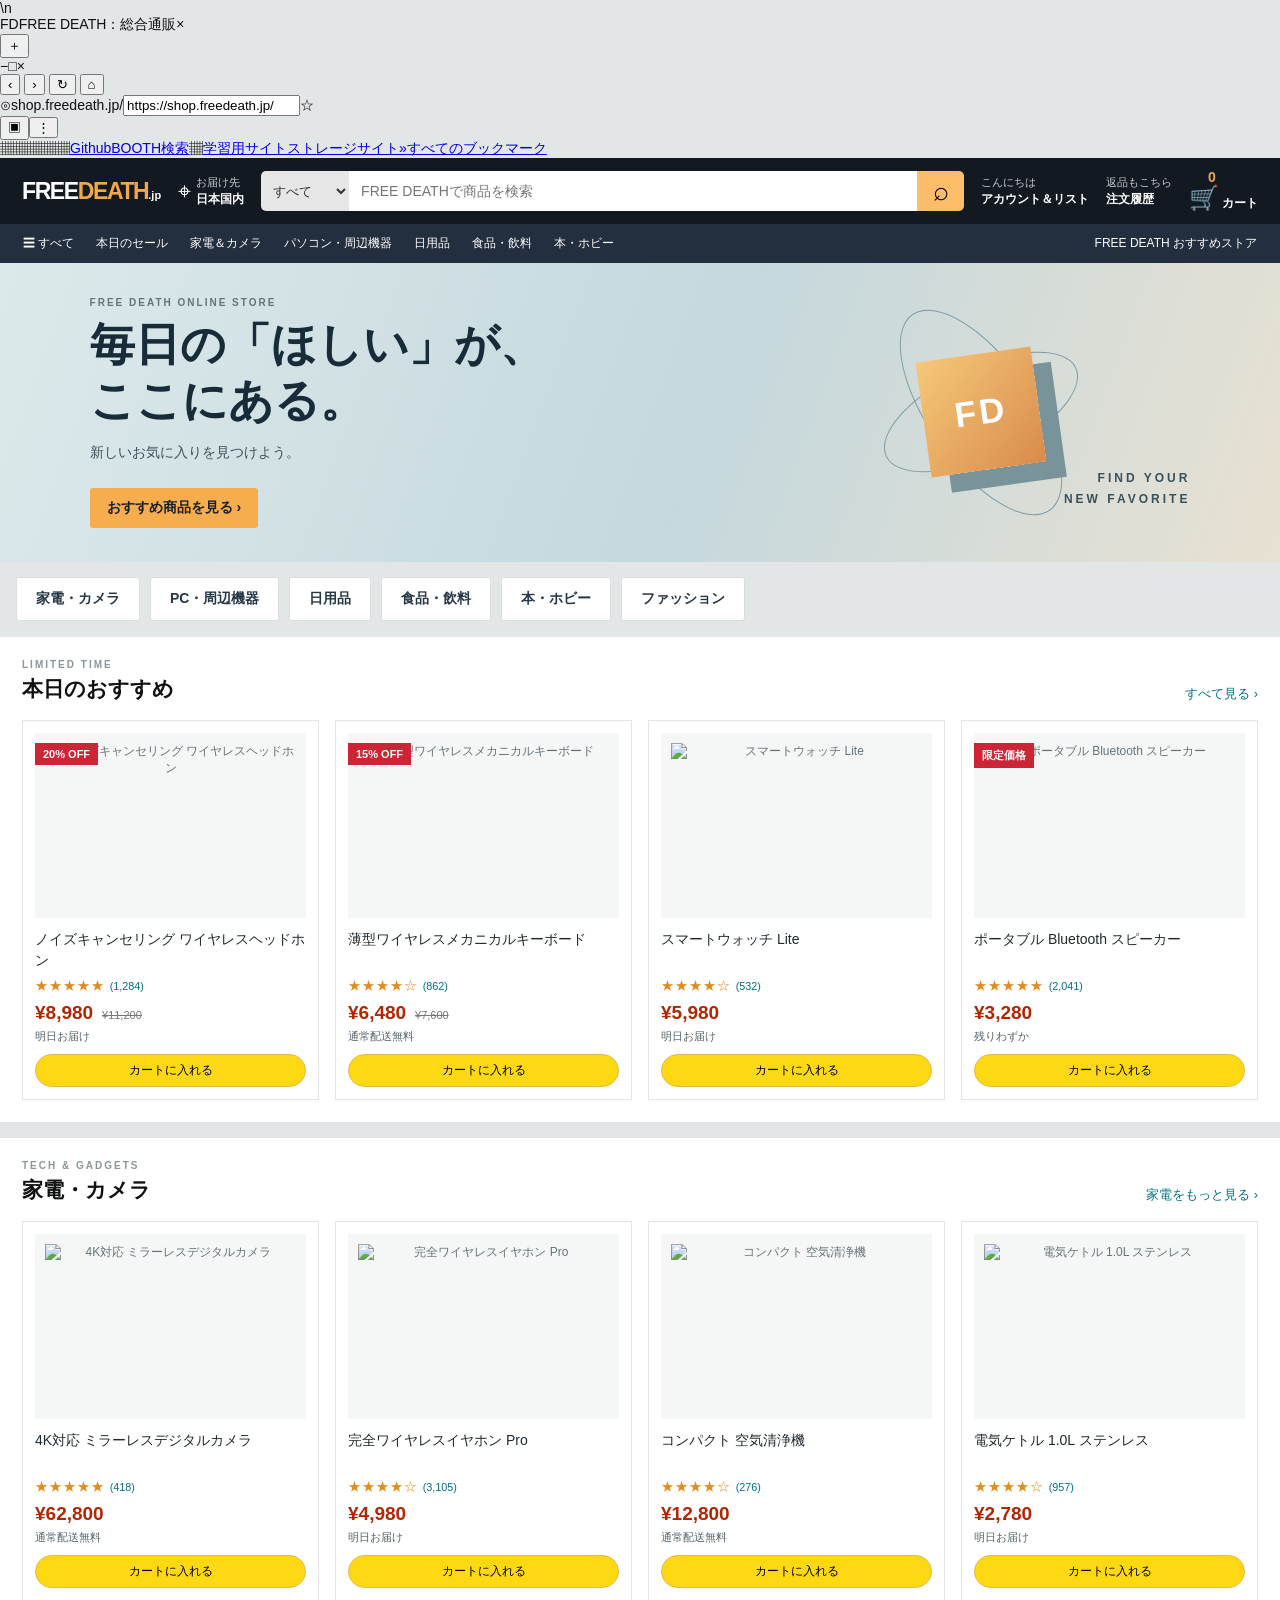
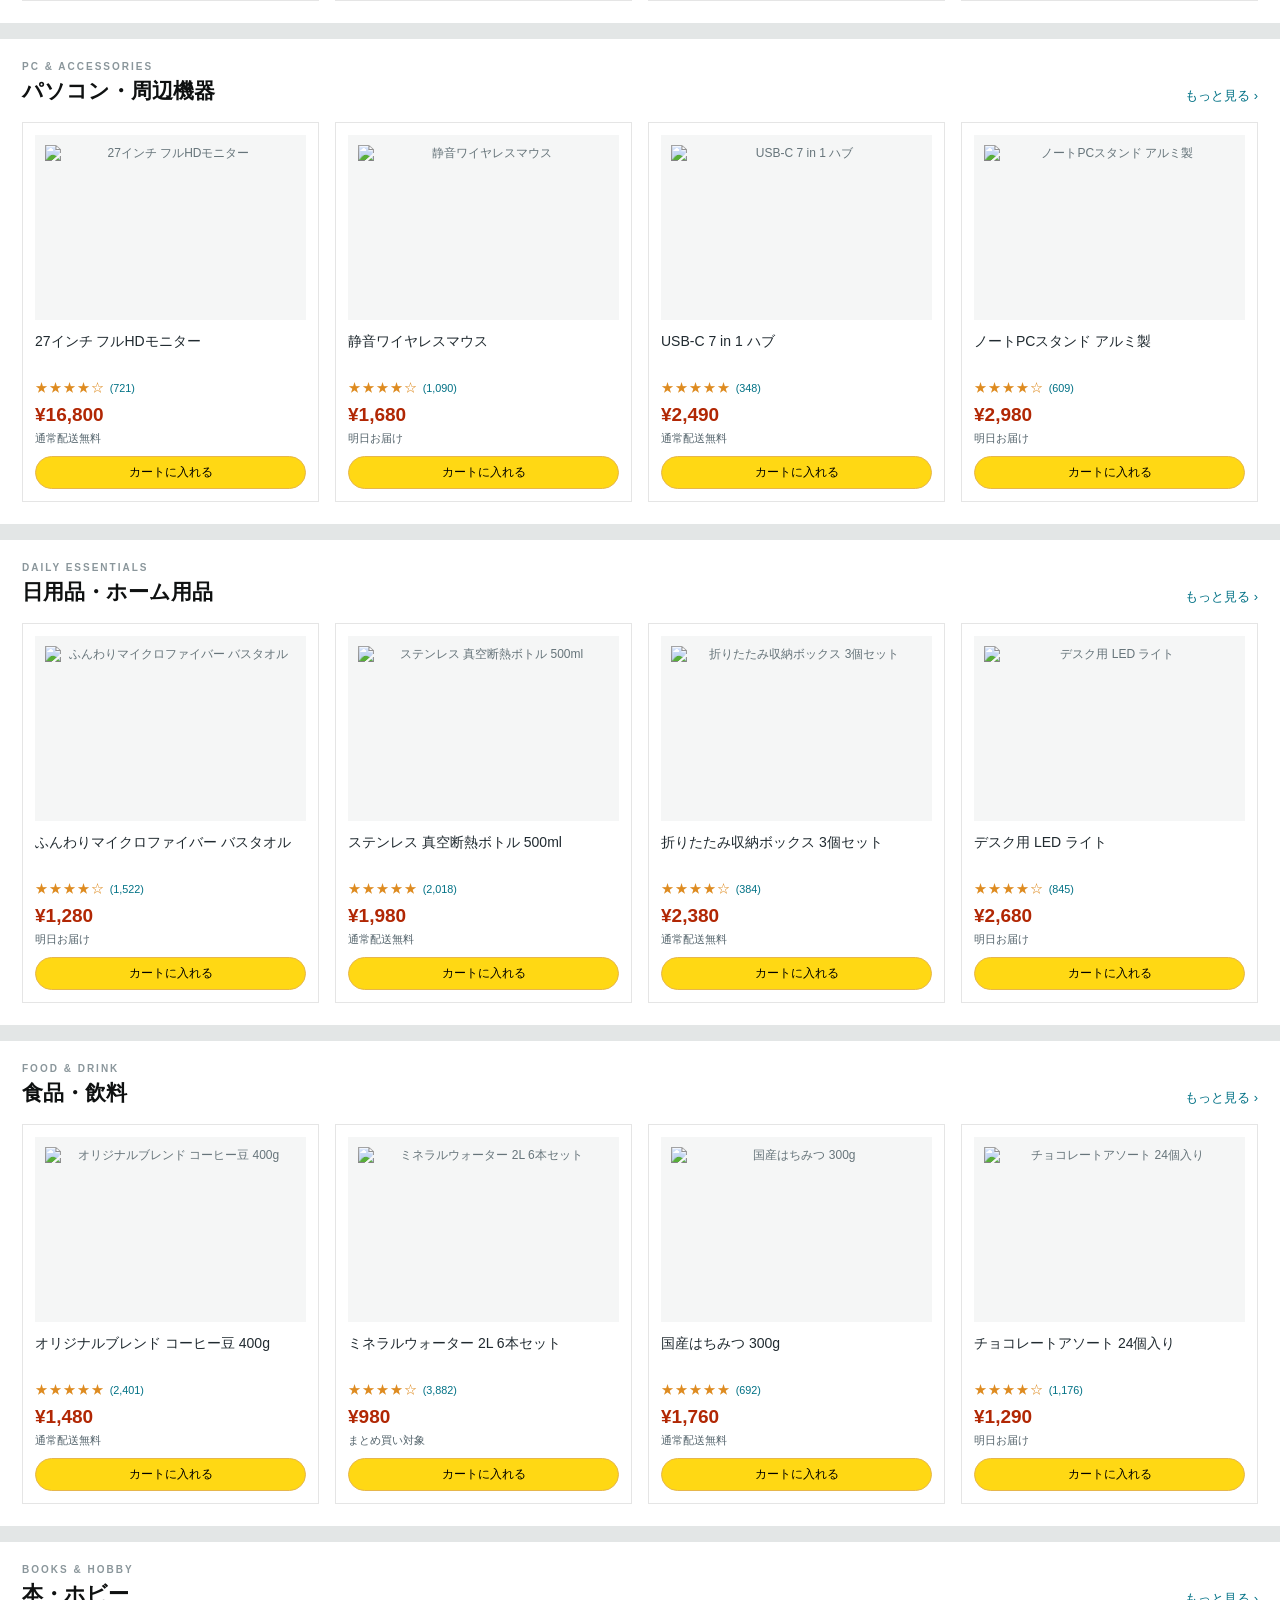
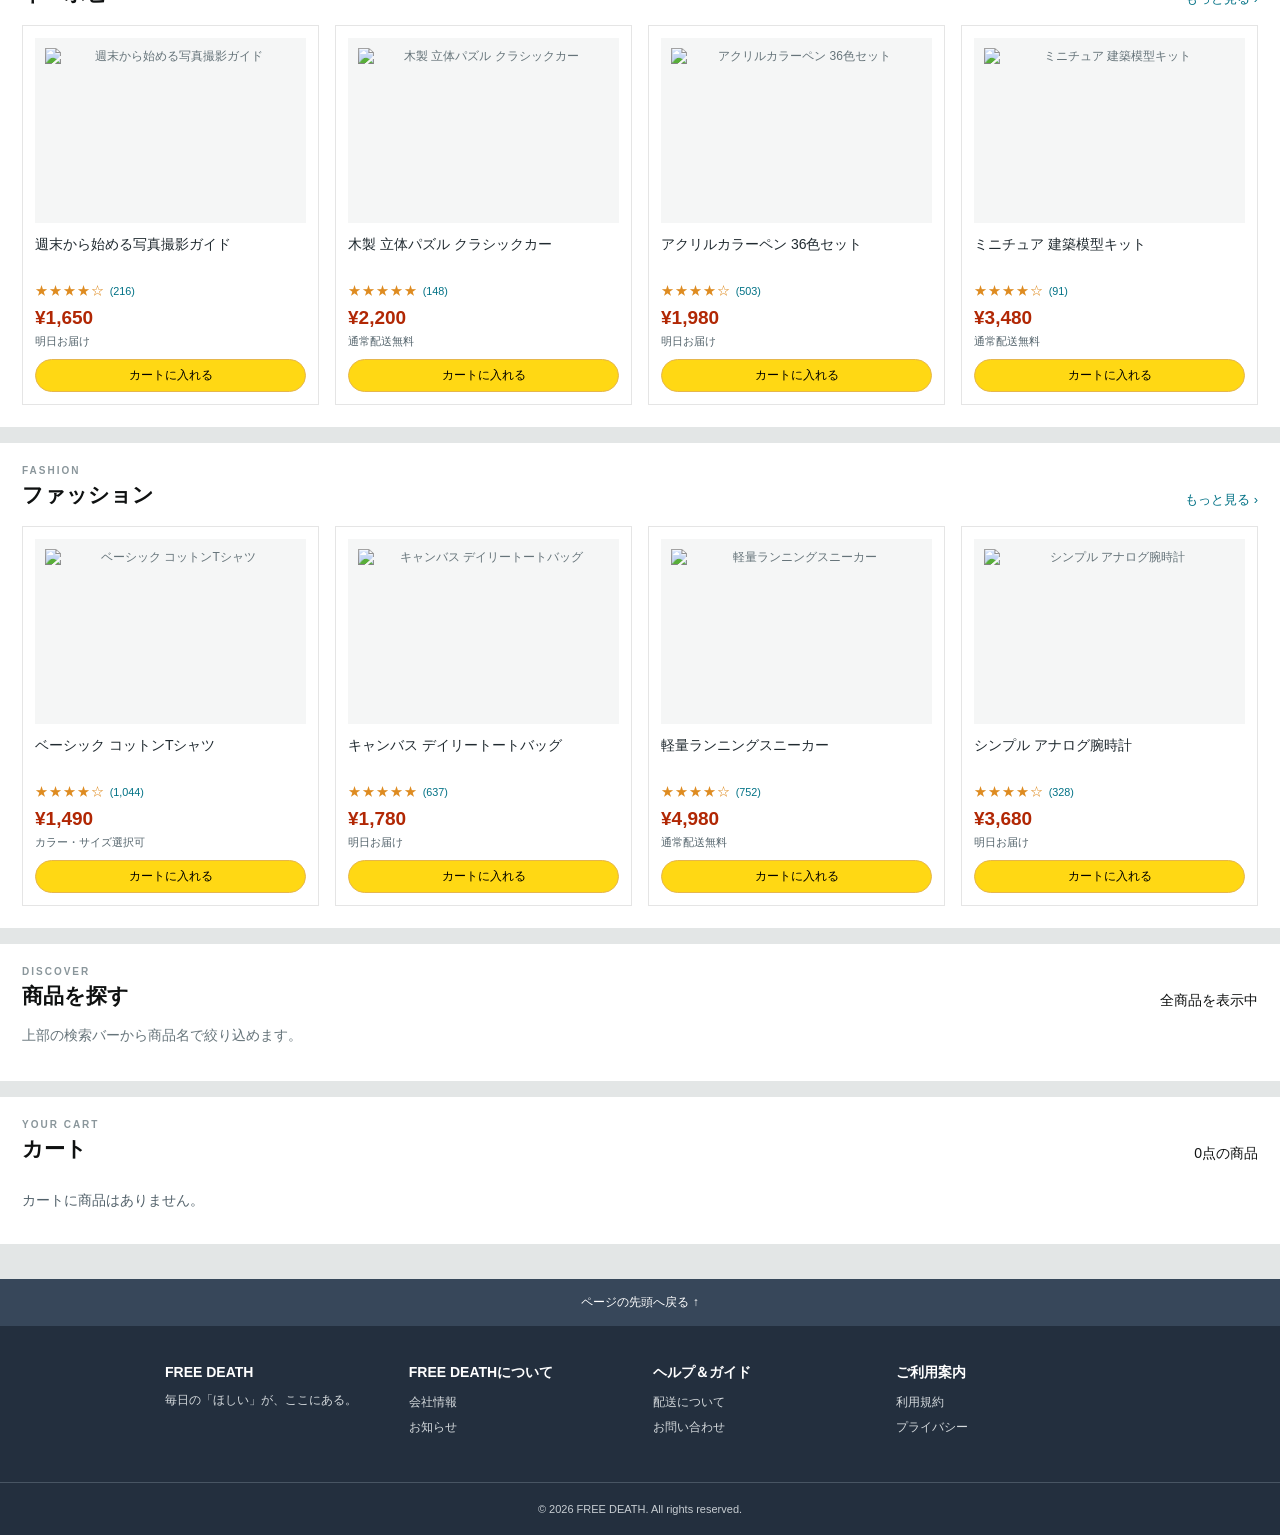
==== index.html @ 247ccef9 "Add simulated browser frame for fullscreen MV mode" ====
<!doctype html>
<html lang="ja">
<head>
  <meta charset="utf-8">
  <meta name="viewport" content="width=device-width, initial-scale=1">
  <meta name="theme-color" content="#131921">
  <title>FREE DEATH | オンラインストア</title>
  <link rel="stylesheet" href="style.css">
</head>
<body>\n  <div class="fake-browser" id="fakeBrowser" aria-label="ブラウザー画面の演出">
  <div class="browser-tabs">
    <div class="browser-tab active"><span class="tab-favicon">FD</span><span class="tab-title">FREE DEATH：総合通販</span><span class="tab-close">×</span></div>
    <button class="new-tab" aria-label="新しいタブ">＋</button>
    <div class="browser-window-controls"><span>−</span><span>□</span><span>×</span></div>
  </div>
  <div class="browser-toolbar">
    <button class="browser-icon" id="browserBack" aria-label="戻る">‹</button>
    <button class="browser-icon" id="browserForward" aria-label="進む">›</button>
    <button class="browser-icon" id="browserReload" aria-label="再読み込み">↻</button>
    <button class="browser-icon" id="browserHome" aria-label="ホーム">⌂</button>
    <div class="browser-address"><span class="site-controls">⊙</span><span class="address-origin">shop.freedeath.jp</span><span class="address-path">/</span><input id="fakeAddress" aria-label="アドレスバー" value="https://shop.freedeath.jp/" spellcheck="false"><span class="address-star">☆</span></div>
    <button class="browser-icon extension-icon" aria-label="拡張機能">▣</button><button class="browser-icon" aria-label="メニュー">⋮</button>
  </div>
  <div class="browser-bookmarks">
    <span class="bookmark-app">▦</span><span class="bookmark-app">▦</span><span class="bookmark-app yellow">▦</span><span class="bookmark-app pink">▦</span><span class="bookmark-app violet">▦</span><span class="bookmark-separator"></span><a href="#">Github</a><a href="#">BOOTH</a><a href="#">検索</a><span class="bookmark-separator"></span><span>▦</span><a href="#">学習用サイト</a><a href="#">ストレージサイト</a><span class="bookmark-spacer"></span><a href="#">»</a><a href="#">すべてのブックマーク</a>
  </div>
</div>
  <header class="top-header">
    <a class="brand" href="#" aria-label="FREE DEATH ホーム">FREE<span>DEATH</span><small>.jp</small></a>
    <a class="delivery" href="#"><span class="pin">⌖</span><span><small>お届け先</small><strong>日本国内</strong></span></a>
    <form class="search" id="searchForm">
      <select aria-label="検索カテゴリー"><option>すべて</option><option>家電</option><option>パソコン</option><option>日用品</option><option>食品</option></select>
      <input id="searchInput" type="search" placeholder="FREE DEATHで商品を検索">
      <button aria-label="検索">⌕</button>
    </form>
    <a class="header-link account" href="#"><small>こんにちは</small><strong>アカウント＆リスト</strong></a>
    <a class="header-link orders" href="#"><small>返品もこちら</small><strong>注文履歴</strong></a>
    <a class="cart-link" href="#cart"><span class="cart-icon">🛒</span><strong>カート</strong><b id="cartCount">0</b></a>
  </header>

  <nav class="sub-nav">
    <a href="#categories">☰ すべて</a><a href="#deals">本日のセール</a><a href="#electronics">家電＆カメラ</a><a href="#pc">パソコン・周辺機器</a><a href="#daily">日用品</a><a href="#food">食品・飲料</a><a href="#books">本・ホビー</a>
    <span>FREE DEATH おすすめストア</span>
  </nav>

  <main>
    <section class="hero" aria-label="キャンペーン">
      <div class="hero-copy"><p class="eyebrow">FREE DEATH ONLINE STORE</p><h1>毎日の「ほしい」が、<br>ここにある。</h1><p>新しいお気に入りを見つけよう。</p><a href="#deals" class="hero-button">おすすめ商品を見る ›</a></div>
      <div class="hero-art"><div class="hero-orbit orbit-one"></div><div class="hero-orbit orbit-two"></div><div class="hero-cube">FD</div><span>FIND YOUR<br>NEW FAVORITE</span></div>
    </section>

    <section class="quick-categories" id="categories">
      <a href="#electronics">家電・カメラ</a><a href="#pc">PC・周辺機器</a><a href="#daily">日用品</a><a href="#food">食品・飲料</a><a href="#books">本・ホビー</a><a href="#fashion">ファッション</a>
    </section>

    <section class="panel deal-panel" id="deals">
      <div class="section-heading"><div><p class="section-kicker">LIMITED TIME</p><h2>本日のおすすめ</h2></div><a href="#all-products">すべて見る ›</a></div>
      <div class="product-grid" id="featuredGrid">
        <article class="product-card" data-name="ノイズキャンセリング ワイヤレスヘッドホン" data-category="家電">
          <div class="product-image"><img src="assets/products/wireless-headphones.jpg" alt="ノイズキャンセリング ワイヤレスヘッドホン"><span class="discount">20% OFF</span></div><p class="product-name">ノイズキャンセリング ワイヤレスヘッドホン</p><div class="rating">★★★★★ <small>(1,284)</small></div><p class="price"><strong>¥8,980</strong> <del>¥11,200</del></p><p class="delivery-note">明日お届け</p><button class="add-cart">カートに入れる</button>
        </article>
        <article class="product-card" data-name="薄型ワイヤレスメカニカルキーボード" data-category="パソコン">
          <div class="product-image"><img src="assets/products/mechanical-keyboard.jpg" alt="薄型ワイヤレスメカニカルキーボード"><span class="discount">15% OFF</span></div><p class="product-name">薄型ワイヤレスメカニカルキーボード</p><div class="rating">★★★★☆ <small>(862)</small></div><p class="price"><strong>¥6,480</strong> <del>¥7,600</del></p><p class="delivery-note">通常配送無料</p><button class="add-cart">カートに入れる</button>
        </article>
        <article class="product-card" data-name="スマートウォッチ Lite" data-category="家電">
          <div class="product-image"><img src="assets/products/smartwatch-lite.jpg" alt="スマートウォッチ Lite"></div><p class="product-name">スマートウォッチ Lite</p><div class="rating">★★★★☆ <small>(532)</small></div><p class="price"><strong>¥5,980</strong></p><p class="delivery-note">明日お届け</p><button class="add-cart">カートに入れる</button>
        </article>
        <article class="product-card" data-name="ポータブル Bluetooth スピーカー" data-category="家電">
          <div class="product-image"><img src="assets/products/bluetooth-speaker.jpg" alt="ポータブル Bluetooth スピーカー"><span class="discount">限定価格</span></div><p class="product-name">ポータブル Bluetooth スピーカー</p><div class="rating">★★★★★ <small>(2,041)</small></div><p class="price"><strong>¥3,280</strong></p><p class="delivery-note">残りわずか</p><button class="add-cart">カートに入れる</button>
        </article>
      </div>
    </section>

    <section class="panel" id="electronics"><div class="section-heading"><div><p class="section-kicker">TECH & GADGETS</p><h2>家電・カメラ</h2></div><a href="#all-products">家電をもっと見る ›</a></div><div class="product-grid">
      <article class="product-card" data-name="4K対応 ミラーレスデジタルカメラ"><div class="product-image"><img src="assets/products/mirrorless-camera.jpg" alt="4K対応 ミラーレスデジタルカメラ"></div><p class="product-name">4K対応 ミラーレスデジタルカメラ</p><div class="rating">★★★★★ <small>(418)</small></div><p class="price"><strong>¥62,800</strong></p><p class="delivery-note">通常配送無料</p><button class="add-cart">カートに入れる</button></article>
      <article class="product-card" data-name="完全ワイヤレスイヤホン Pro"><div class="product-image"><img src="assets/products/wireless-earbuds.jpg" alt="完全ワイヤレスイヤホン Pro"></div><p class="product-name">完全ワイヤレスイヤホン Pro</p><div class="rating">★★★★☆ <small>(3,105)</small></div><p class="price"><strong>¥4,980</strong></p><p class="delivery-note">明日お届け</p><button class="add-cart">カートに入れる</button></article>
      <article class="product-card" data-name="コンパクト 空気清浄機"><div class="product-image"><img src="assets/products/air-purifier.jpg" alt="コンパクト 空気清浄機"></div><p class="product-name">コンパクト 空気清浄機</p><div class="rating">★★★★☆ <small>(276)</small></div><p class="price"><strong>¥12,800</strong></p><p class="delivery-note">通常配送無料</p><button class="add-cart">カートに入れる</button></article>
      <article class="product-card" data-name="電気ケトル 1.0L ステンレス"><div class="product-image"><img src="assets/products/electric-kettle.jpg" alt="電気ケトル 1.0L ステンレス"></div><p class="product-name">電気ケトル 1.0L ステンレス</p><div class="rating">★★★★☆ <small>(957)</small></div><p class="price"><strong>¥2,780</strong></p><p class="delivery-note">明日お届け</p><button class="add-cart">カートに入れる</button></article>
    </div></section>

    <section class="panel" id="pc"><div class="section-heading"><div><p class="section-kicker">PC & ACCESSORIES</p><h2>パソコン・周辺機器</h2></div><a href="#all-products">もっと見る ›</a></div><div class="product-grid">
      <article class="product-card" data-name="27インチ フルHDモニター"><div class="product-image"><img src="assets/products/27inch-monitor.jpg" alt="27インチ フルHDモニター"></div><p class="product-name">27インチ フルHDモニター</p><div class="rating">★★★★☆ <small>(721)</small></div><p class="price"><strong>¥16,800</strong></p><p class="delivery-note">通常配送無料</p><button class="add-cart">カートに入れる</button></article>
      <article class="product-card" data-name="静音ワイヤレスマウス"><div class="product-image"><img src="assets/products/wireless-mouse.jpg" alt="静音ワイヤレスマウス"></div><p class="product-name">静音ワイヤレスマウス</p><div class="rating">★★★★☆ <small>(1,090)</small></div><p class="price"><strong>¥1,680</strong></p><p class="delivery-note">明日お届け</p><button class="add-cart">カートに入れる</button></article>
      <article class="product-card" data-name="USB-C 7 in 1 ハブ"><div class="product-image"><img src="assets/products/usb-c-hub.jpg" alt="USB-C 7 in 1 ハブ"></div><p class="product-name">USB-C 7 in 1 ハブ</p><div class="rating">★★★★★ <small>(348)</small></div><p class="price"><strong>¥2,490</strong></p><p class="delivery-note">通常配送無料</p><button class="add-cart">カートに入れる</button></article>
      <article class="product-card" data-name="ノートPCスタンド アルミ製"><div class="product-image"><img src="assets/products/laptop-stand.jpg" alt="ノートPCスタンド アルミ製"></div><p class="product-name">ノートPCスタンド アルミ製</p><div class="rating">★★★★☆ <small>(609)</small></div><p class="price"><strong>¥2,980</strong></p><p class="delivery-note">明日お届け</p><button class="add-cart">カートに入れる</button></article>
    </div></section>

    <section class="panel" id="daily"><div class="section-heading"><div><p class="section-kicker">DAILY ESSENTIALS</p><h2>日用品・ホーム用品</h2></div><a href="#all-products">もっと見る ›</a></div><div class="product-grid">
      <article class="product-card" data-name="ふんわりマイクロファイバー バスタオル"><div class="product-image"><img src="assets/products/bath-towel.jpg" alt="ふんわりマイクロファイバー バスタオル"></div><p class="product-name">ふんわりマイクロファイバー バスタオル</p><div class="rating">★★★★☆ <small>(1,522)</small></div><p class="price"><strong>¥1,280</strong></p><p class="delivery-note">明日お届け</p><button class="add-cart">カートに入れる</button></article>
      <article class="product-card" data-name="ステンレス 真空断熱ボトル 500ml"><div class="product-image"><img src="assets/products/thermal-bottle.jpg" alt="ステンレス 真空断熱ボトル 500ml"></div><p class="product-name">ステンレス 真空断熱ボトル 500ml</p><div class="rating">★★★★★ <small>(2,018)</small></div><p class="price"><strong>¥1,980</strong></p><p class="delivery-note">通常配送無料</p><button class="add-cart">カートに入れる</button></article>
      <article class="product-card" data-name="折りたたみ収納ボックス 3個セット"><div class="product-image"><img src="assets/products/storage-box.jpg" alt="折りたたみ収納ボックス 3個セット"></div><p class="product-name">折りたたみ収納ボックス 3個セット</p><div class="rating">★★★★☆ <small>(384)</small></div><p class="price"><strong>¥2,380</strong></p><p class="delivery-note">通常配送無料</p><button class="add-cart">カートに入れる</button></article>
      <article class="product-card" data-name="デスク用 LED ライト"><div class="product-image"><img src="assets/products/desk-light.jpg" alt="デスク用 LED ライト"></div><p class="product-name">デスク用 LED ライト</p><div class="rating">★★★★☆ <small>(845)</small></div><p class="price"><strong>¥2,680</strong></p><p class="delivery-note">明日お届け</p><button class="add-cart">カートに入れる</button></article>
    </div></section>

    <section class="panel" id="food"><div class="section-heading"><div><p class="section-kicker">FOOD & DRINK</p><h2>食品・飲料</h2></div><a href="#all-products">もっと見る ›</a></div><div class="product-grid">
      <article class="product-card" data-name="オリジナルブレンド コーヒー豆 400g"><div class="product-image"><img src="assets/products/coffee-beans.jpg" alt="オリジナルブレンド コーヒー豆 400g"></div><p class="product-name">オリジナルブレンド コーヒー豆 400g</p><div class="rating">★★★★★ <small>(2,401)</small></div><p class="price"><strong>¥1,480</strong></p><p class="delivery-note">通常配送無料</p><button class="add-cart">カートに入れる</button></article>
      <article class="product-card" data-name="ミネラルウォーター 2L 6本セット"><div class="product-image"><img src="assets/products/mineral-water.jpg" alt="ミネラルウォーター 2L 6本セット"></div><p class="product-name">ミネラルウォーター 2L 6本セット</p><div class="rating">★★★★☆ <small>(3,882)</small></div><p class="price"><strong>¥980</strong></p><p class="delivery-note">まとめ買い対象</p><button class="add-cart">カートに入れる</button></article>
      <article class="product-card" data-name="国産はちみつ 300g"><div class="product-image"><img src="assets/products/honey-jar.jpg" alt="国産はちみつ 300g"></div><p class="product-name">国産はちみつ 300g</p><div class="rating">★★★★★ <small>(692)</small></div><p class="price"><strong>¥1,760</strong></p><p class="delivery-note">通常配送無料</p><button class="add-cart">カートに入れる</button></article>
      <article class="product-card" data-name="チョコレートアソート 24個入り"><div class="product-image"><img src="assets/products/chocolate-assort.jpg" alt="チョコレートアソート 24個入り"></div><p class="product-name">チョコレートアソート 24個入り</p><div class="rating">★★★★☆ <small>(1,176)</small></div><p class="price"><strong>¥1,290</strong></p><p class="delivery-note">明日お届け</p><button class="add-cart">カートに入れる</button></article>
    </div></section>

    <section class="panel" id="books"><div class="section-heading"><div><p class="section-kicker">BOOKS & HOBBY</p><h2>本・ホビー</h2></div><a href="#all-products">もっと見る ›</a></div><div class="product-grid">
      <article class="product-card" data-name="週末から始める写真撮影ガイド"><div class="product-image"><img src="assets/products/photography-book.jpg" alt="週末から始める写真撮影ガイド"></div><p class="product-name">週末から始める写真撮影ガイド</p><div class="rating">★★★★☆ <small>(216)</small></div><p class="price"><strong>¥1,650</strong></p><p class="delivery-note">明日お届け</p><button class="add-cart">カートに入れる</button></article>
      <article class="product-card" data-name="木製 立体パズル クラシックカー"><div class="product-image"><img src="assets/products/wooden-puzzle-car.jpg" alt="木製 立体パズル クラシックカー"></div><p class="product-name">木製 立体パズル クラシックカー</p><div class="rating">★★★★★ <small>(148)</small></div><p class="price"><strong>¥2,200</strong></p><p class="delivery-note">通常配送無料</p><button class="add-cart">カートに入れる</button></article>
      <article class="product-card" data-name="アクリルカラーペン 36色セット"><div class="product-image"><img src="assets/products/acrylic-pens.jpg" alt="アクリルカラーペン 36色セット"></div><p class="product-name">アクリルカラーペン 36色セット</p><div class="rating">★★★★☆ <small>(503)</small></div><p class="price"><strong>¥1,980</strong></p><p class="delivery-note">明日お届け</p><button class="add-cart">カートに入れる</button></article>
      <article class="product-card" data-name="ミニチュア 建築模型キット"><div class="product-image"><img src="assets/products/miniature-house-kit.jpg" alt="ミニチュア 建築模型キット"></div><p class="product-name">ミニチュア 建築模型キット</p><div class="rating">★★★★☆ <small>(91)</small></div><p class="price"><strong>¥3,480</strong></p><p class="delivery-note">通常配送無料</p><button class="add-cart">カートに入れる</button></article>
    </div></section>

    <section class="panel" id="fashion"><div class="section-heading"><div><p class="section-kicker">FASHION</p><h2>ファッション</h2></div><a href="#all-products">もっと見る ›</a></div><div class="product-grid">
      <article class="product-card" data-name="ベーシック コットンTシャツ"><div class="product-image"><img src="assets/products/cotton-tshirt.jpg" alt="ベーシック コットンTシャツ"></div><p class="product-name">ベーシック コットンTシャツ</p><div class="rating">★★★★☆ <small>(1,044)</small></div><p class="price"><strong>¥1,490</strong></p><p class="delivery-note">カラー・サイズ選択可</p><button class="add-cart">カートに入れる</button></article>
      <article class="product-card" data-name="キャンバス デイリートートバッグ"><div class="product-image"><img src="assets/products/canvas-tote.jpg" alt="キャンバス デイリートートバッグ"></div><p class="product-name">キャンバス デイリートートバッグ</p><div class="rating">★★★★★ <small>(637)</small></div><p class="price"><strong>¥1,780</strong></p><p class="delivery-note">明日お届け</p><button class="add-cart">カートに入れる</button></article>
      <article class="product-card" data-name="軽量ランニングスニーカー"><div class="product-image"><img src="assets/products/running-sneakers.jpg" alt="軽量ランニングスニーカー"></div><p class="product-name">軽量ランニングスニーカー</p><div class="rating">★★★★☆ <small>(752)</small></div><p class="price"><strong>¥4,980</strong></p><p class="delivery-note">通常配送無料</p><button class="add-cart">カートに入れる</button></article>
      <article class="product-card" data-name="シンプル アナログ腕時計"><div class="product-image"><img src="assets/products/analog-watch.jpg" alt="シンプル アナログ腕時計"></div><p class="product-name">シンプル アナログ腕時計</p><div class="rating">★★★★☆ <small>(328)</small></div><p class="price"><strong>¥3,680</strong></p><p class="delivery-note">明日お届け</p><button class="add-cart">カートに入れる</button></article>
    </div></section>

    <section class="panel search-results" id="all-products"><div class="section-heading"><div><p class="section-kicker">DISCOVER</p><h2>商品を探す</h2></div><span id="resultCount">全商品を表示中</span></div><p class="search-hint">上部の検索バーから商品名で絞り込めます。</p></section>
    <section class="panel cart-panel" id="cart"><div class="section-heading"><div><p class="section-kicker">YOUR CART</p><h2>カート</h2></div><span id="cartSummary">0点の商品</span></div><div id="cartItems" class="cart-items">カートに商品はありません。</div></section>
  </main>

  <footer><a class="footer-top" href="#">ページの先頭へ戻る ↑</a><div class="footer-main"><div><strong>FREE DEATH</strong><p>毎日の「ほしい」が、ここにある。</p></div><div><strong>FREE DEATHについて</strong><a href="#">会社情報</a><a href="#">お知らせ</a></div><div><strong>ヘルプ＆ガイド</strong><a href="#">配送について</a><a href="#">お問い合わせ</a></div><div><strong>ご利用案内</strong><a href="#">利用規約</a><a href="#">プライバシー</a></div></div><div class="footer-bottom">© 2026 FREE DEATH. All rights reserved.</div></footer>
  <script src="script.js"></script>
</body>
</html>
---- style.css ----
:root{--navy:#131921;--navy2:#232f3e;--orange:#febd69;--link:#007185;--bg:#e3e6e6;--text:#0f1111}*{box-sizing:border-box}html{scroll-behavior:smooth}body{margin:0;background:var(--bg);color:var(--text);font-family:Arial,"Noto Sans JP",sans-serif;font-size:14px}.top-header{min-height:66px;background:var(--navy);color:#fff;display:flex;align-items:center;gap:17px;padding:9px 22px}.brand{color:#fff;text-decoration:none;font-weight:800;font-size:23px;letter-spacing:-1.4px;white-space:nowrap}.brand span{color:#f3a847}.brand small{font-size:11px;letter-spacing:0}.delivery,.header-link,.cart-link{color:#fff;text-decoration:none;white-space:nowrap}.delivery{display:flex;align-items:center;gap:5px}.delivery small,.header-link small{display:block;color:#c6cbd0;font-size:11px}.delivery strong,.header-link strong,.cart-link strong{font-size:12px}.pin{font-size:23px}.search{height:40px;display:flex;flex:1;min-width:140px;border-radius:5px;overflow:hidden}.search select{border:0;background:#e6e6e6;padding:0 8px;color:#333}.search input{min-width:0;flex:1;border:0;padding:0 12px;font-size:14px;outline:none}.search button{width:47px;border:0;background:var(--orange);font-size:27px;line-height:1;cursor:pointer}.header-link{display:block}.cart-link{position:relative;display:flex;align-items:end;gap:3px;padding-top:13px}.cart-icon{font-size:24px}.cart-link b{position:absolute;top:-2px;left:19px;color:#f3a847}.sub-nav{height:39px;background:var(--navy2);display:flex;align-items:center;gap:22px;padding:0 23px;color:#fff;white-space:nowrap;overflow:auto}.sub-nav a{color:#fff;text-decoration:none;font-size:12px}.sub-nav span{margin-left:auto;font-size:12px}.hero{margin:0 auto;max-width:1500px;min-height:270px;background:linear-gradient(110deg,#dce9eb,#c5d8dd 55%,#e8e1d2);display:flex;align-items:center;justify-content:space-between;padding:34px 7%;overflow:hidden;position:relative}.hero-copy{position:relative;z-index:1}.eyebrow,.section-kicker{font-size:10px;letter-spacing:2px;color:#64747b;font-weight:700;margin:0 0 9px}.hero h1{font-size:clamp(27px,4vw,45px);line-height:1.25;margin:0 0 10px;color:#172b38}.hero-copy>p:not(.eyebrow){color:#41515a}.hero-button{display:inline-block;margin-top:12px;padding:11px 17px;background:#f5ad4e;color:#17202a;text-decoration:none;border-radius:3px;font-weight:700}.hero-art{width:38%;height:210px;position:relative;display:flex;align-items:center;justify-content:center;color:#38515e;font-weight:800;letter-spacing:3px;font-size:12px}.hero-cube{width:116px;height:116px;background:linear-gradient(135deg,#f6c879,#d88b4c);box-shadow:18px 18px 0 #78939a;display:grid;place-items:center;color:#fff;font-size:35px;transform:rotate(-8deg);z-index:1}.hero-art>span{position:absolute;right:0;bottom:8px;text-align:right;line-height:1.7}.hero-orbit{position:absolute;border:1px solid #7b9aa4;border-radius:50%;width:210px;height:90px;transform:rotate(-25deg)}.orbit-two{transform:rotate(55deg);width:240px;height:105px}.quick-categories{max-width:1460px;margin:15px auto;display:flex;gap:10px;overflow:auto;padding:0 16px}.quick-categories a{background:#fff;border:1px solid #ddd;color:#263746;text-decoration:none;padding:12px 19px;border-radius:3px;white-space:nowrap;font-weight:700}.panel{max-width:1460px;margin:16px auto;padding:22px;background:#fff}.section-heading{display:flex;align-items:end;justify-content:space-between;gap:15px;margin-bottom:17px}.section-heading h2{font-size:21px;margin:0;font-weight:700}.section-heading a{color:var(--link);text-decoration:none;font-size:13px}.section-kicker{margin-bottom:5px;color:#8a969b}.product-grid{display:grid;grid-template-columns:repeat(4,minmax(0,1fr));gap:16px}.product-card{min-width:0;border:1px solid #e5e5e5;padding:12px;display:flex;flex-direction:column;transition:box-shadow .18s,transform .18s}.product-card:hover{box-shadow:0 4px 16px #00000016;transform:translateY(-2px)}.product-image{height:185px;background:#f5f6f6;position:relative;display:flex;align-items:center;justify-content:center;margin-bottom:11px;overflow:hidden}.product-image img{width:100%;height:100%;object-fit:contain;padding:10px;color:#66747a;font-size:12px;text-align:center}.discount{position:absolute;left:0;top:10px;background:#cc2636;color:#fff;padding:5px 8px;font-size:11px;font-weight:700}.product-name{font-size:14px;line-height:1.55;min-height:43px;margin:0 0 5px;color:#202a30}.rating{color:#de8b20;letter-spacing:1px;font-size:13px}.rating small{color:var(--link);letter-spacing:0}.price{margin:7px 0 3px;color:#b12704}.price strong{font-size:19px}.price del{font-size:11px;color:#777;margin-left:5px}.delivery-note{font-size:11px;color:#53636b;margin:2px 0 10px}.add-cart{margin-top:auto;border:1px solid #e6b64c;background:#ffd814;border-radius:18px;padding:7px 10px;cursor:pointer;font-size:12px}.add-cart:hover{background:#f7ca00}.search-hint{color:#66747a}.cart-items{padding:12px 0;color:#52616a}.cart-row{display:flex;justify-content:space-between;gap:15px;border-top:1px solid #eee;padding:10px 0}.cart-row button{border:0;background:none;color:var(--link);cursor:pointer}footer{background:#232f3e;color:#fff;margin-top:25px}.footer-top{display:block;text-align:center;padding:15px;background:#37475a;color:#fff;text-decoration:none;font-size:12px}.footer-main{max-width:1000px;margin:auto;padding:38px 25px;display:grid;grid-template-columns:repeat(4,1fr);gap:25px}.footer-main strong{display:block;margin-bottom:12px}.footer-main p,.footer-main a{display:block;color:#d5dadd;font-size:12px;margin:8px 0;text-decoration:none}.footer-bottom{text-align:center;border-top:1px solid #485563;padding:20px;font-size:11px;color:#c7cdd2}.search-results{min-height:100px}.cart-panel{margin-bottom:35px}@media(max-width:900px){.top-header{gap:10px;padding:9px 12px;flex-wrap:wrap}.search{order:5;flex-basis:100%}.delivery{display:none}.sub-nav{gap:15px}.product-grid{grid-template-columns:repeat(2,minmax(0,1fr))}.hero{min-height:230px;padding:25px 5%}.hero-art{width:34%}.panel{margin:12px 8px;padding:16px}}@media(max-width:520px){.account{display:none}.orders{display:none}.brand{font-size:20px}.hero-art{opacity:.45;position:absolute;right:0;width:55%}.hero-copy{z-index:2}.hero h1{font-size:29px}.product-grid{gap:9px}.product-card{padding:8px}.product-image{height:130px}.product-name{font-size:12px}.price strong{font-size:16px}.footer-main{grid-template-columns:repeat(2,1fr)}.quick-categories{padding:0 8px}.section-heading h2{font-size:18px}}
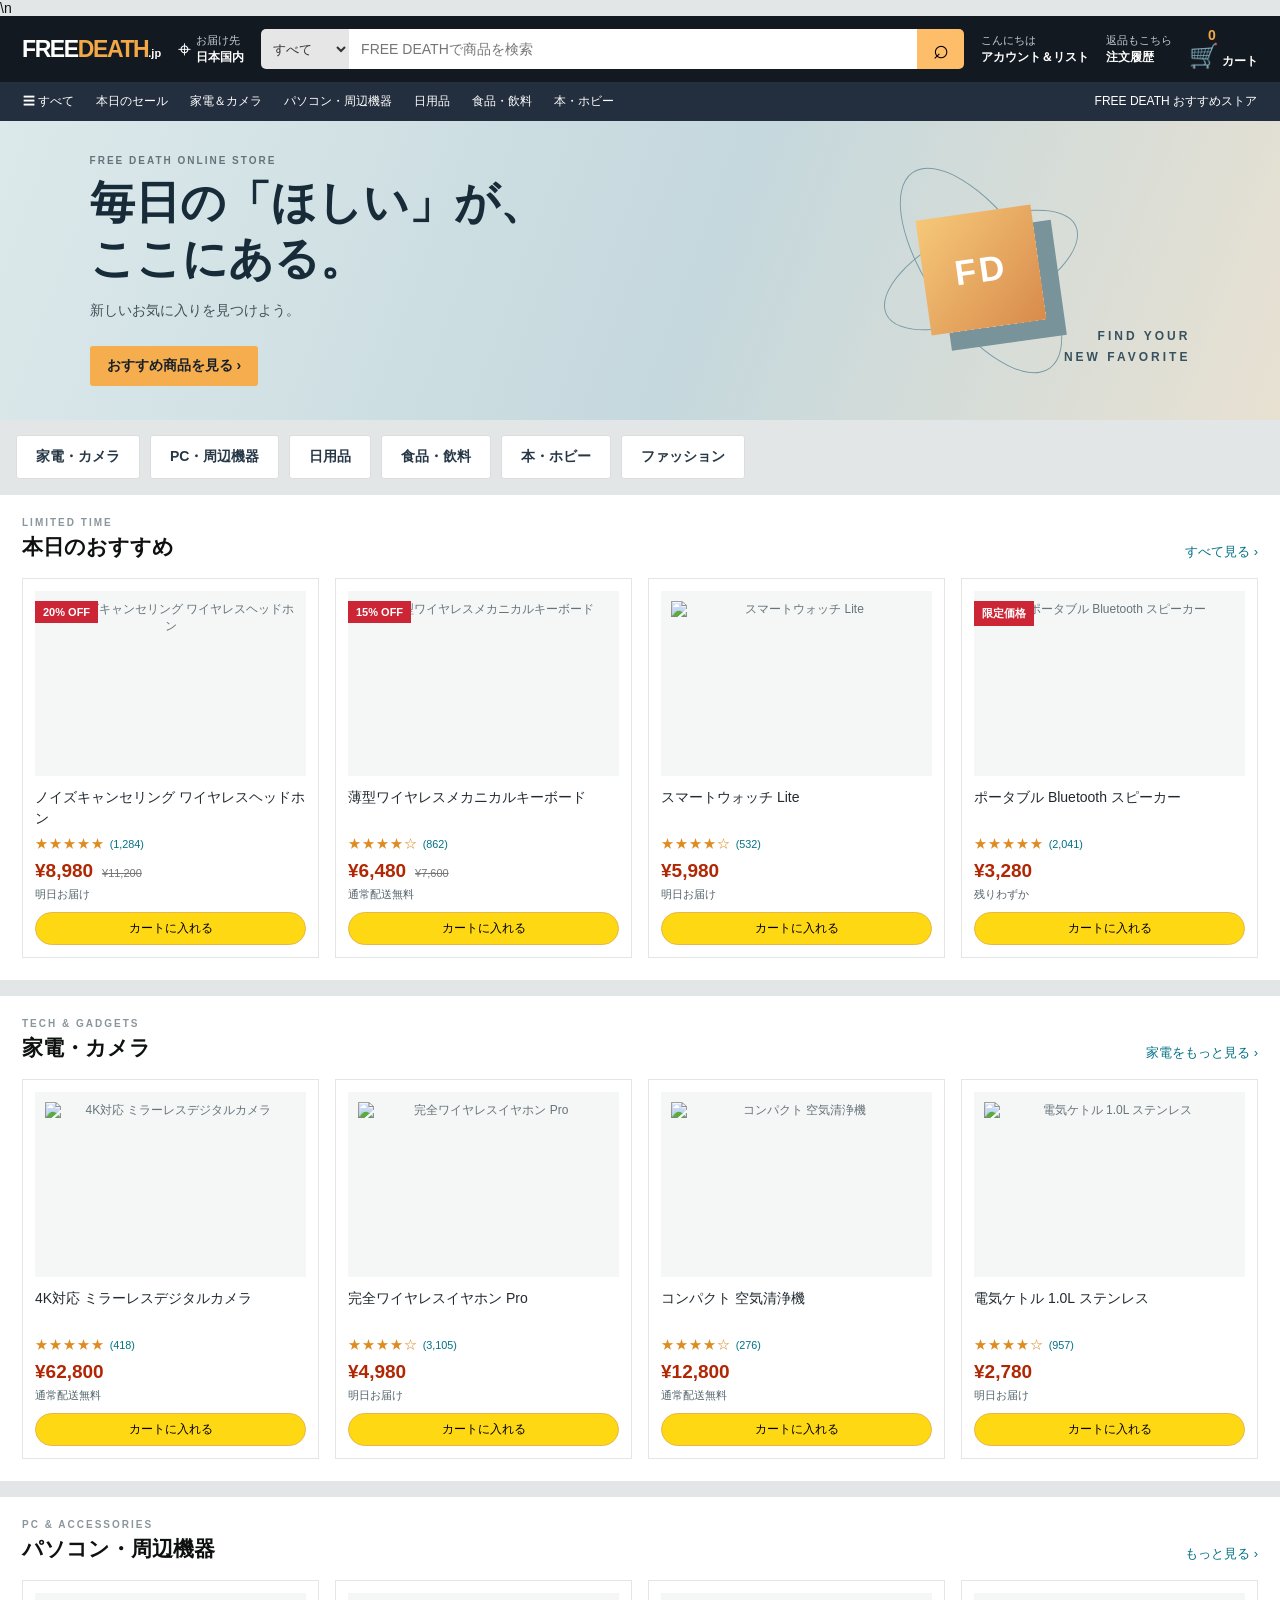
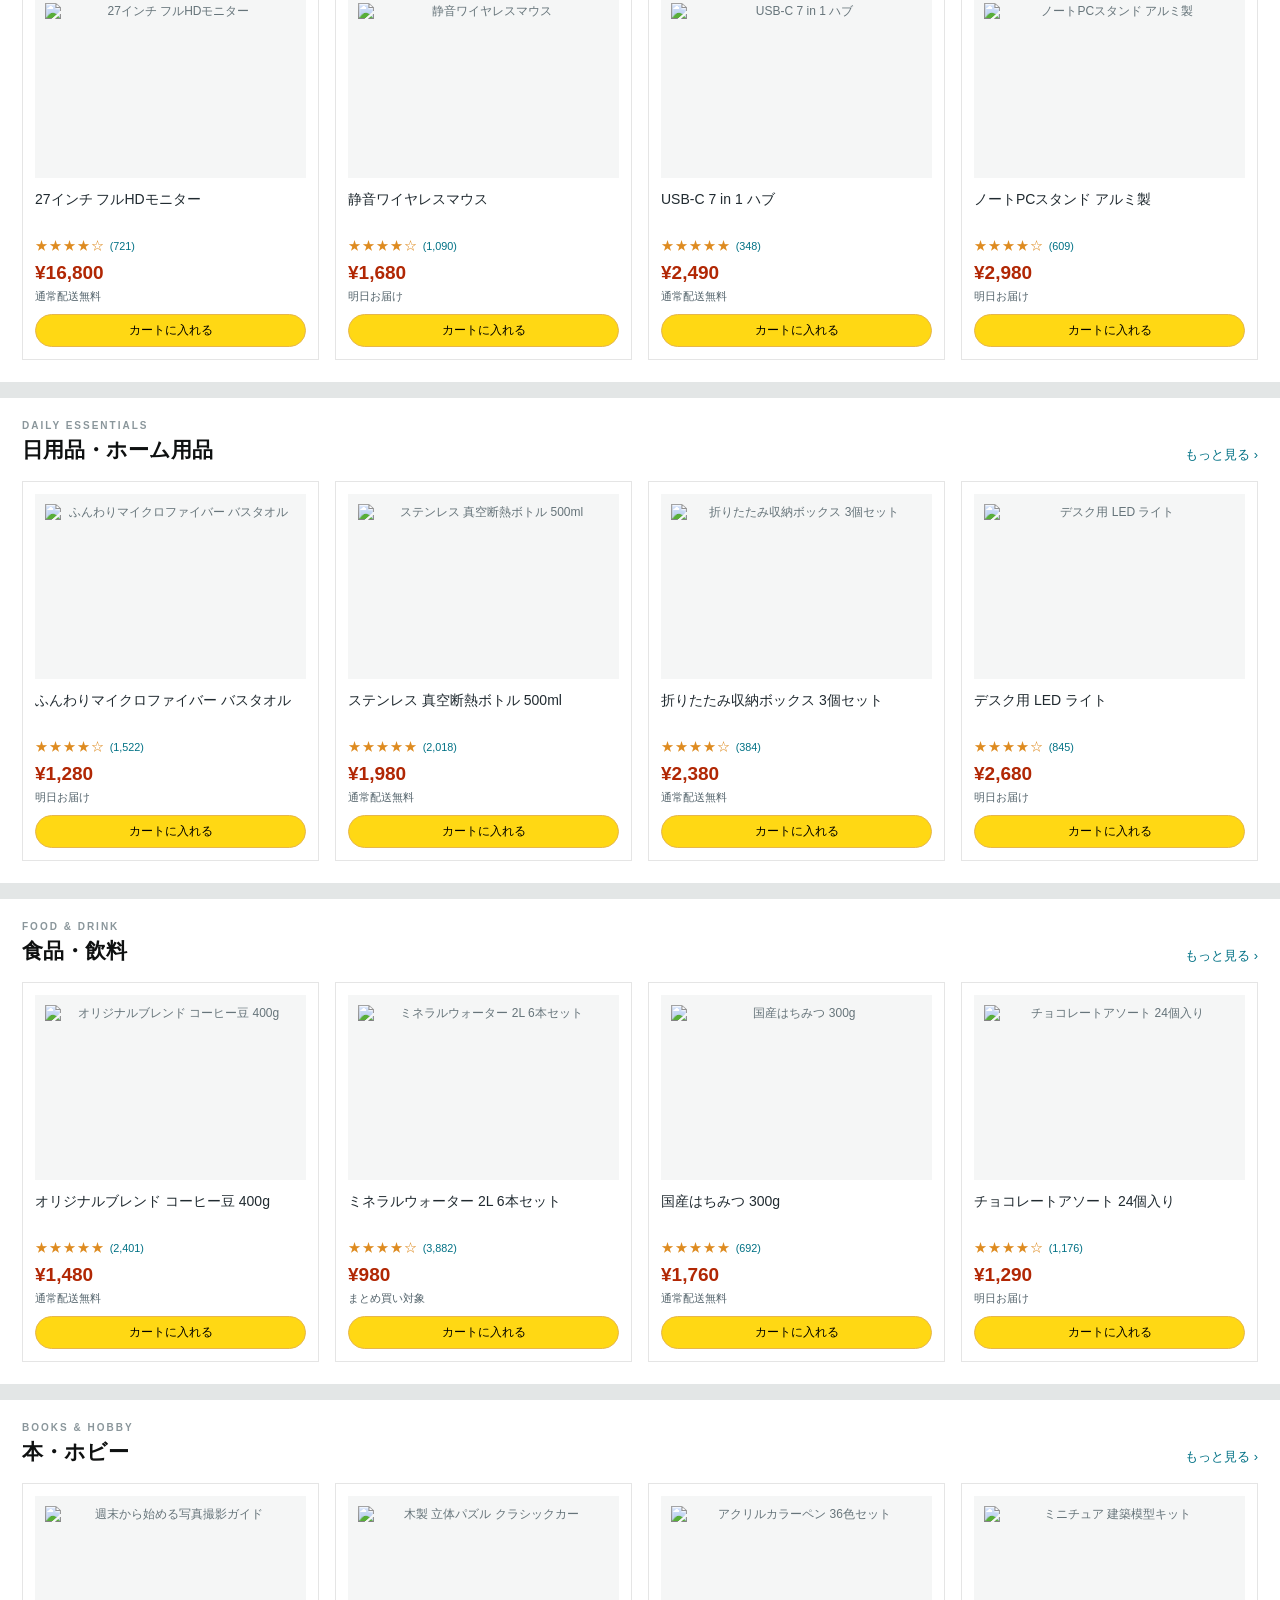
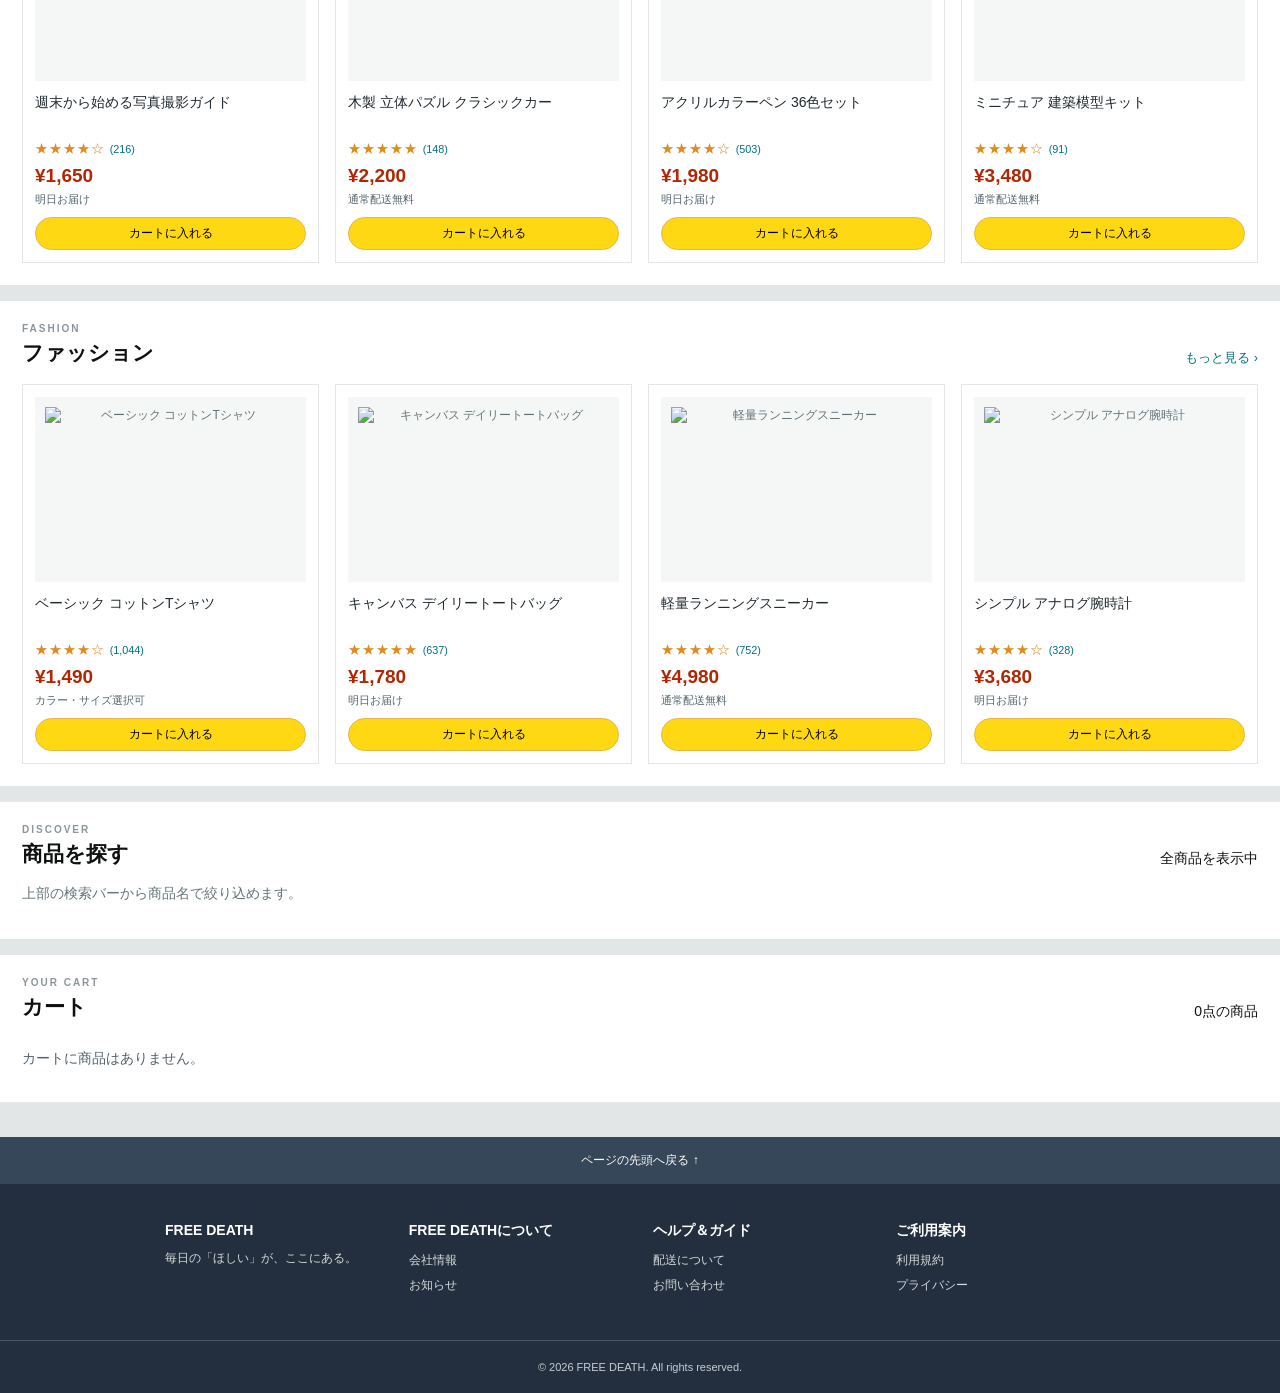
==== commit 12e737fe: "Refine simulated address bar display" ====
--- a/index.html
+++ b/index.html
@@ -18,7 +18,7 @@
     <button class="browser-icon" id="browserForward" aria-label="進む">›</button>
     <button class="browser-icon" id="browserReload" aria-label="再読み込み">↻</button>
     <button class="browser-icon" id="browserHome" aria-label="ホーム">⌂</button>
-    <div class="browser-address"><span class="site-controls">⊙</span><span class="address-origin">shop.freedeath.jp</span><span class="address-path">/</span><input id="fakeAddress" aria-label="アドレスバー" value="https://shop.freedeath.jp/" spellcheck="false"><span class="address-star">☆</span></div>
+    <div class="browser-address"><span class="site-controls">⊙</span><input id="fakeAddress" aria-label="アドレスバー" value="https://shop.freedeath.jp/" spellcheck="false"><span class="address-star">☆</span></div>
     <button class="browser-icon extension-icon" aria-label="拡張機能">▣</button><button class="browser-icon" aria-label="メニュー">⋮</button>
   </div>
   <div class="browser-bookmarks">
--- a/style.css
+++ b/style.css
@@ -1 +1,33 @@
-:root{--navy:#131921;--navy2:#232f3e;--orange:#febd69;--link:#007185;--bg:#e3e6e6;--text:#0f1111}*{box-sizing:border-box}html{scroll-behavior:smooth}body{margin:0;background:var(--bg);color:var(--text);font-family:Arial,"Noto Sans JP",sans-serif;font-size:14px}.top-header{min-height:66px;background:var(--navy);color:#fff;display:flex;align-items:center;gap:17px;padding:9px 22px}.brand{color:#fff;text-decoration:none;font-weight:800;font-size:23px;letter-spacing:-1.4px;white-space:nowrap}.brand span{color:#f3a847}.brand small{font-size:11px;letter-spacing:0}.delivery,.header-link,.cart-link{color:#fff;text-decoration:none;white-space:nowrap}.delivery{display:flex;align-items:center;gap:5px}.delivery small,.header-link small{display:block;color:#c6cbd0;font-size:11px}.delivery strong,.header-link strong,.cart-link strong{font-size:12px}.pin{font-size:23px}.search{height:40px;display:flex;flex:1;min-width:140px;border-radius:5px;overflow:hidden}.search select{border:0;background:#e6e6e6;padding:0 8px;color:#333}.search input{min-width:0;flex:1;border:0;padding:0 12px;font-size:14px;outline:none}.search button{width:47px;border:0;background:var(--orange);font-size:27px;line-height:1;cursor:pointer}.header-link{display:block}.cart-link{position:relative;display:flex;align-items:end;gap:3px;padding-top:13px}.cart-icon{font-size:24px}.cart-link b{position:absolute;top:-2px;left:19px;color:#f3a847}.sub-nav{height:39px;background:var(--navy2);display:flex;align-items:center;gap:22px;padding:0 23px;color:#fff;white-space:nowrap;overflow:auto}.sub-nav a{color:#fff;text-decoration:none;font-size:12px}.sub-nav span{margin-left:auto;font-size:12px}.hero{margin:0 auto;max-width:1500px;min-height:270px;background:linear-gradient(110deg,#dce9eb,#c5d8dd 55%,#e8e1d2);display:flex;align-items:center;justify-content:space-between;padding:34px 7%;overflow:hidden;position:relative}.hero-copy{position:relative;z-index:1}.eyebrow,.section-kicker{font-size:10px;letter-spacing:2px;color:#64747b;font-weight:700;margin:0 0 9px}.hero h1{font-size:clamp(27px,4vw,45px);line-height:1.25;margin:0 0 10px;color:#172b38}.hero-copy>p:not(.eyebrow){color:#41515a}.hero-button{display:inline-block;margin-top:12px;padding:11px 17px;background:#f5ad4e;color:#17202a;text-decoration:none;border-radius:3px;font-weight:700}.hero-art{width:38%;height:210px;position:relative;display:flex;align-items:center;justify-content:center;color:#38515e;font-weight:800;letter-spacing:3px;font-size:12px}.hero-cube{width:116px;height:116px;background:linear-gradient(135deg,#f6c879,#d88b4c);box-shadow:18px 18px 0 #78939a;display:grid;place-items:center;color:#fff;font-size:35px;transform:rotate(-8deg);z-index:1}.hero-art>span{position:absolute;right:0;bottom:8px;text-align:right;line-height:1.7}.hero-orbit{position:absolute;border:1px solid #7b9aa4;border-radius:50%;width:210px;height:90px;transform:rotate(-25deg)}.orbit-two{transform:rotate(55deg);width:240px;height:105px}.quick-categories{max-width:1460px;margin:15px auto;display:flex;gap:10px;overflow:auto;padding:0 16px}.quick-categories a{background:#fff;border:1px solid #ddd;color:#263746;text-decoration:none;padding:12px 19px;border-radius:3px;white-space:nowrap;font-weight:700}.panel{max-width:1460px;margin:16px auto;padding:22px;background:#fff}.section-heading{display:flex;align-items:end;justify-content:space-between;gap:15px;margin-bottom:17px}.section-heading h2{font-size:21px;margin:0;font-weight:700}.section-heading a{color:var(--link);text-decoration:none;font-size:13px}.section-kicker{margin-bottom:5px;color:#8a969b}.product-grid{display:grid;grid-template-columns:repeat(4,minmax(0,1fr));gap:16px}.product-card{min-width:0;border:1px solid #e5e5e5;padding:12px;display:flex;flex-direction:column;transition:box-shadow .18s,transform .18s}.product-card:hover{box-shadow:0 4px 16px #00000016;transform:translateY(-2px)}.product-image{height:185px;background:#f5f6f6;position:relative;display:flex;align-items:center;justify-content:center;margin-bottom:11px;overflow:hidden}.product-image img{width:100%;height:100%;object-fit:contain;padding:10px;color:#66747a;font-size:12px;text-align:center}.discount{position:absolute;left:0;top:10px;background:#cc2636;color:#fff;padding:5px 8px;font-size:11px;font-weight:700}.product-name{font-size:14px;line-height:1.55;min-height:43px;margin:0 0 5px;color:#202a30}.rating{color:#de8b20;letter-spacing:1px;font-size:13px}.rating small{color:var(--link);letter-spacing:0}.price{margin:7px 0 3px;color:#b12704}.price strong{font-size:19px}.price del{font-size:11px;color:#777;margin-left:5px}.delivery-note{font-size:11px;color:#53636b;margin:2px 0 10px}.add-cart{margin-top:auto;border:1px solid #e6b64c;background:#ffd814;border-radius:18px;padding:7px 10px;cursor:pointer;font-size:12px}.add-cart:hover{background:#f7ca00}.search-hint{color:#66747a}.cart-items{padding:12px 0;color:#52616a}.cart-row{display:flex;justify-content:space-between;gap:15px;border-top:1px solid #eee;padding:10px 0}.cart-row button{border:0;background:none;color:var(--link);cursor:pointer}footer{background:#232f3e;color:#fff;margin-top:25px}.footer-top{display:block;text-align:center;padding:15px;background:#37475a;color:#fff;text-decoration:none;font-size:12px}.footer-main{max-width:1000px;margin:auto;padding:38px 25px;display:grid;grid-template-columns:repeat(4,1fr);gap:25px}.footer-main strong{display:block;margin-bottom:12px}.footer-main p,.footer-main a{display:block;color:#d5dadd;font-size:12px;margin:8px 0;text-decoration:none}.footer-bottom{text-align:center;border-top:1px solid #485563;padding:20px;font-size:11px;color:#c7cdd2}.search-results{min-height:100px}.cart-panel{margin-bottom:35px}@media(max-width:900px){.top-header{gap:10px;padding:9px 12px;flex-wrap:wrap}.search{order:5;flex-basis:100%}.delivery{display:none}.sub-nav{gap:15px}.product-grid{grid-template-columns:repeat(2,minmax(0,1fr))}.hero{min-height:230px;padding:25px 5%}.hero-art{width:34%}.panel{margin:12px 8px;padding:16px}}@media(max-width:520px){.account{display:none}.orders{display:none}.brand{font-size:20px}.hero-art{opacity:.45;position:absolute;right:0;width:55%}.hero-copy{z-index:2}.hero h1{font-size:29px}.product-grid{gap:9px}.product-card{padding:8px}.product-image{height:130px}.product-name{font-size:12px}.price strong{font-size:16px}.footer-main{grid-template-columns:repeat(2,1fr)}.quick-categories{padding:0 8px}.section-heading h2{font-size:18px}}+:root{--navy:#131921;--navy2:#232f3e;--orange:#febd69;--link:#007185;--bg:#e3e6e6;--text:#0f1111}*{box-sizing:border-box}html{scroll-behavior:smooth}body{margin:0;background:var(--bg);color:var(--text);font-family:Arial,"Noto Sans JP",sans-serif;font-size:14px}.top-header{min-height:66px;background:var(--navy);color:#fff;display:flex;align-items:center;gap:17px;padding:9px 22px}.brand{color:#fff;text-decoration:none;font-weight:800;font-size:23px;letter-spacing:-1.4px;white-space:nowrap}.brand span{color:#f3a847}.brand small{font-size:11px;letter-spacing:0}.delivery,.header-link,.cart-link{color:#fff;text-decoration:none;white-space:nowrap}.delivery{display:flex;align-items:center;gap:5px}.delivery small,.header-link small{display:block;color:#c6cbd0;font-size:11px}.delivery strong,.header-link strong,.cart-link strong{font-size:12px}.pin{font-size:23px}.search{height:40px;display:flex;flex:1;min-width:140px;border-radius:5px;overflow:hidden}.search select{border:0;background:#e6e6e6;padding:0 8px;color:#333}.search input{min-width:0;flex:1;border:0;padding:0 12px;font-size:14px;outline:none}.search button{width:47px;border:0;background:var(--orange);font-size:27px;line-height:1;cursor:pointer}.header-link{display:block}.cart-link{position:relative;display:flex;align-items:end;gap:3px;padding-top:13px}.cart-icon{font-size:24px}.cart-link b{position:absolute;top:-2px;left:19px;color:#f3a847}.sub-nav{height:39px;background:var(--navy2);display:flex;align-items:center;gap:22px;padding:0 23px;color:#fff;white-space:nowrap;overflow:auto}.sub-nav a{color:#fff;text-decoration:none;font-size:12px}.sub-nav span{margin-left:auto;font-size:12px}.hero{margin:0 auto;max-width:1500px;min-height:270px;background:linear-gradient(110deg,#dce9eb,#c5d8dd 55%,#e8e1d2);display:flex;align-items:center;justify-content:space-between;padding:34px 7%;overflow:hidden;position:relative}.hero-copy{position:relative;z-index:1}.eyebrow,.section-kicker{font-size:10px;letter-spacing:2px;color:#64747b;font-weight:700;margin:0 0 9px}.hero h1{font-size:clamp(27px,4vw,45px);line-height:1.25;margin:0 0 10px;color:#172b38}.hero-copy>p:not(.eyebrow){color:#41515a}.hero-button{display:inline-block;margin-top:12px;padding:11px 17px;background:#f5ad4e;color:#17202a;text-decoration:none;border-radius:3px;font-weight:700}.hero-art{width:38%;height:210px;position:relative;display:flex;align-items:center;justify-content:center;color:#38515e;font-weight:800;letter-spacing:3px;font-size:12px}.hero-cube{width:116px;height:116px;background:linear-gradient(135deg,#f6c879,#d88b4c);box-shadow:18px 18px 0 #78939a;display:grid;place-items:center;color:#fff;font-size:35px;transform:rotate(-8deg);z-index:1}.hero-art>span{position:absolute;right:0;bottom:8px;text-align:right;line-height:1.7}.hero-orbit{position:absolute;border:1px solid #7b9aa4;border-radius:50%;width:210px;height:90px;transform:rotate(-25deg)}.orbit-two{transform:rotate(55deg);width:240px;height:105px}.quick-categories{max-width:1460px;margin:15px auto;display:flex;gap:10px;overflow:auto;padding:0 16px}.quick-categories a{background:#fff;border:1px solid #ddd;color:#263746;text-decoration:none;padding:12px 19px;border-radius:3px;white-space:nowrap;font-weight:700}.panel{max-width:1460px;margin:16px auto;padding:22px;background:#fff}.section-heading{display:flex;align-items:end;justify-content:space-between;gap:15px;margin-bottom:17px}.section-heading h2{font-size:21px;margin:0;font-weight:700}.section-heading a{color:var(--link);text-decoration:none;font-size:13px}.section-kicker{margin-bottom:5px;color:#8a969b}.product-grid{display:grid;grid-template-columns:repeat(4,minmax(0,1fr));gap:16px}.product-card{min-width:0;border:1px solid #e5e5e5;padding:12px;display:flex;flex-direction:column;transition:box-shadow .18s,transform .18s}.product-card:hover{box-shadow:0 4px 16px #00000016;transform:translateY(-2px)}.product-image{height:185px;background:#f5f6f6;position:relative;display:flex;align-items:center;justify-content:center;margin-bottom:11px;overflow:hidden}.product-image img{width:100%;height:100%;object-fit:contain;padding:10px;color:#66747a;font-size:12px;text-align:center}.discount{position:absolute;left:0;top:10px;background:#cc2636;color:#fff;padding:5px 8px;font-size:11px;font-weight:700}.product-name{font-size:14px;line-height:1.55;min-height:43px;margin:0 0 5px;color:#202a30}.rating{color:#de8b20;letter-spacing:1px;font-size:13px}.rating small{color:var(--link);letter-spacing:0}.price{margin:7px 0 3px;color:#b12704}.price strong{font-size:19px}.price del{font-size:11px;color:#777;margin-left:5px}.delivery-note{font-size:11px;color:#53636b;margin:2px 0 10px}.add-cart{margin-top:auto;border:1px solid #e6b64c;background:#ffd814;border-radius:18px;padding:7px 10px;cursor:pointer;font-size:12px}.add-cart:hover{background:#f7ca00}.search-hint{color:#66747a}.cart-items{padding:12px 0;color:#52616a}.cart-row{display:flex;justify-content:space-between;gap:15px;border-top:1px solid #eee;padding:10px 0}.cart-row button{border:0;background:none;color:var(--link);cursor:pointer}footer{background:#232f3e;color:#fff;margin-top:25px}.footer-top{display:block;text-align:center;padding:15px;background:#37475a;color:#fff;text-decoration:none;font-size:12px}.footer-main{max-width:1000px;margin:auto;padding:38px 25px;display:grid;grid-template-columns:repeat(4,1fr);gap:25px}.footer-main strong{display:block;margin-bottom:12px}.footer-main p,.footer-main a{display:block;color:#d5dadd;font-size:12px;margin:8px 0;text-decoration:none}.footer-bottom{text-align:center;border-top:1px solid #485563;padding:20px;font-size:11px;color:#c7cdd2}.search-results{min-height:100px}.cart-panel{margin-bottom:35px}@media(max-width:900px){.top-header{gap:10px;padding:9px 12px;flex-wrap:wrap}.search{order:5;flex-basis:100%}.delivery{display:none}.sub-nav{gap:15px}.product-grid{grid-template-columns:repeat(2,minmax(0,1fr))}.hero{min-height:230px;padding:25px 5%}.hero-art{width:34%}.panel{margin:12px 8px;padding:16px}}@media(max-width:520px){.account{display:none}.orders{display:none}.brand{font-size:20px}.hero-art{opacity:.45;position:absolute;right:0;width:55%}.hero-copy{z-index:2}.hero h1{font-size:29px}.product-grid{gap:9px}.product-card{padding:8px}.product-image{height:130px}.product-name{font-size:12px}.price strong{font-size:16px}.footer-main{grid-template-columns:repeat(2,1fr)}.quick-categories{padding:0 8px}.section-heading h2{font-size:18px}}
+
+/* Browser chrome overlay for MV recording. It appears only in fullscreen mode. */
+.fake-browser{display:none;position:relative;z-index:10000;width:100%;height:118px;background:#f0edff;color:#202124;font-family:Arial,"Noto Sans JP",sans-serif;font-size:13px;user-select:none}
+:fullscreen .fake-browser{display:block}
+.fake-browser button{font:inherit;color:#45464b;border:0;background:transparent;cursor:pointer}
+.browser-tabs{height:38px;background:#e8e3ff;display:flex;align-items:flex-end;padding:0 8px 0 7px;gap:7px;position:relative}
+.browser-tab{height:34px;width:min(235px,32vw);border-radius:10px 10px 0 0;background:#f8f7fc;display:flex;align-items:center;gap:8px;padding:0 10px;color:#25252a}
+.tab-favicon{width:17px;height:17px;border-radius:50%;background:#f36b18;color:white;font-size:9px;font-weight:bold;display:grid;place-items:center}
+.tab-title{overflow:hidden;white-space:nowrap;text-overflow:ellipsis;flex:1;font-size:12px}
+.tab-close{font-size:17px;color:#555}
+.new-tab{height:30px;width:30px;border-radius:50%!important;font-size:21px!important}
+.browser-window-controls{margin-left:auto;height:31px;display:flex;align-items:center;gap:0}
+.browser-window-controls span{width:42px;text-align:center;font-size:15px;color:#444}
+.browser-window-controls span:last-child{font-size:19px}
+.browser-toolbar{height:47px;display:flex;align-items:center;gap:4px;padding:0 9px;background:#f8f7fc}
+.browser-icon{width:32px;height:32px;border-radius:50%!important;font-size:22px!important;display:grid;place-items:center}
+.browser-icon:hover,.new-tab:hover{background:#dedbea}
+.browser-address{height:34px;min-width:100px;flex:1;border-radius:20px;background:#e7e7ed;display:flex;align-items:center;padding:0 11px;gap:8px;margin:0 8px;color:#303238;overflow:hidden}
+.site-controls{font-size:16px}
+.address-origin{white-space:nowrap}
+.address-path{display:none}
+.browser-address input{border:0;outline:0;background:transparent;flex:1;min-width:20px;font-size:13px;color:#34363b}
+.address-star{font-size:20px;color:#565960}
+.extension-icon{margin-left:2px}
+.browser-bookmarks{height:33px;display:flex;align-items:center;gap:12px;padding:0 10px;background:#f8f7fc;white-space:nowrap;overflow:hidden;font-size:12px}
+.browser-bookmarks a{color:#3c4043;text-decoration:none;padding:4px 7px;border-radius:4px}
+.browser-bookmarks a:hover{background:#e6e4ed}
+.bookmark-app{width:16px;height:16px;border-radius:4px;background:#526ed6;color:white;display:grid;place-items:center;font-size:10px;flex:none}
+.bookmark-app.yellow{background:#e4b42c}.bookmark-app.pink{background:#d42a9b}.bookmark-app.violet{background:#984be4}
+.bookmark-separator{height:18px;width:1px;background:#c8c6ce;flex:none}
+.bookmark-spacer{flex:1}
+@media(max-width:700px){.fake-browser{height:108px}.browser-bookmarks{gap:7px}.browser-bookmarks a:nth-of-type(n+4){display:none}.browser-address{margin:0 2px}.browser-window-controls span{width:25px}}
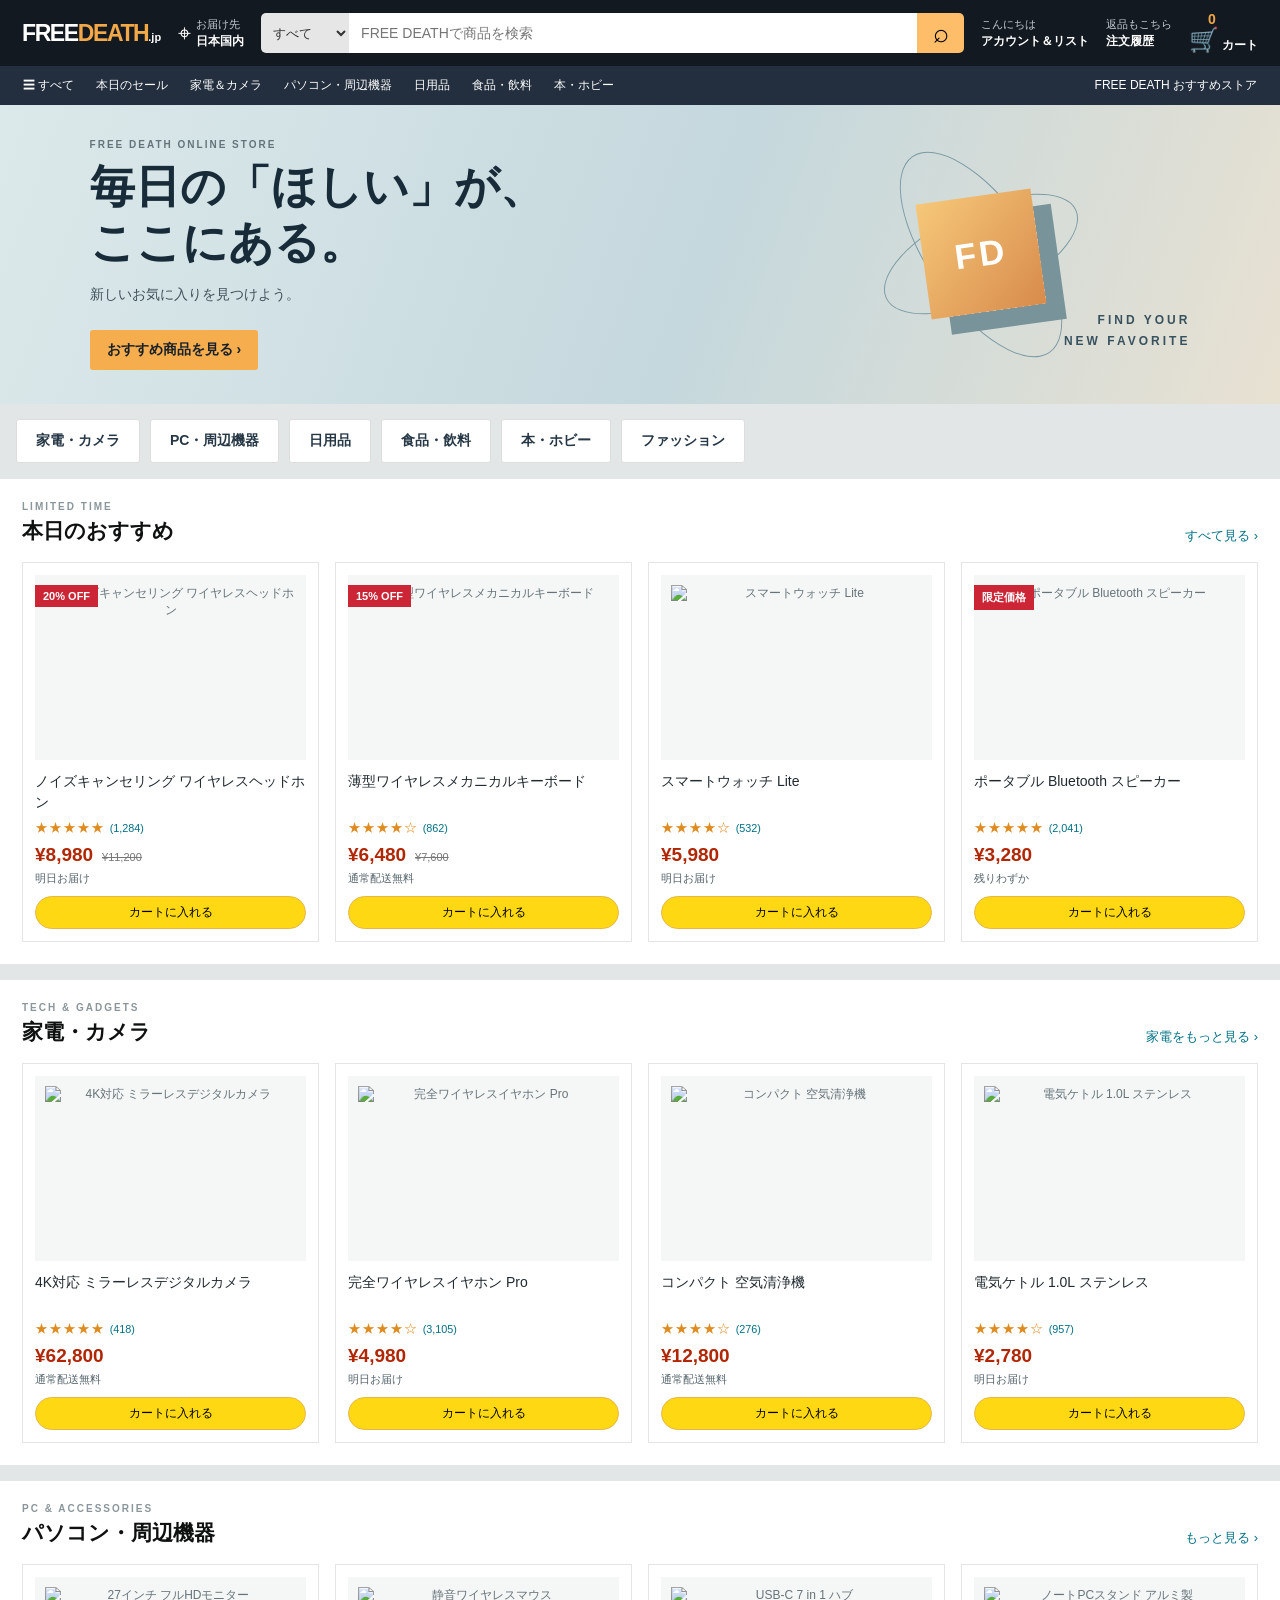
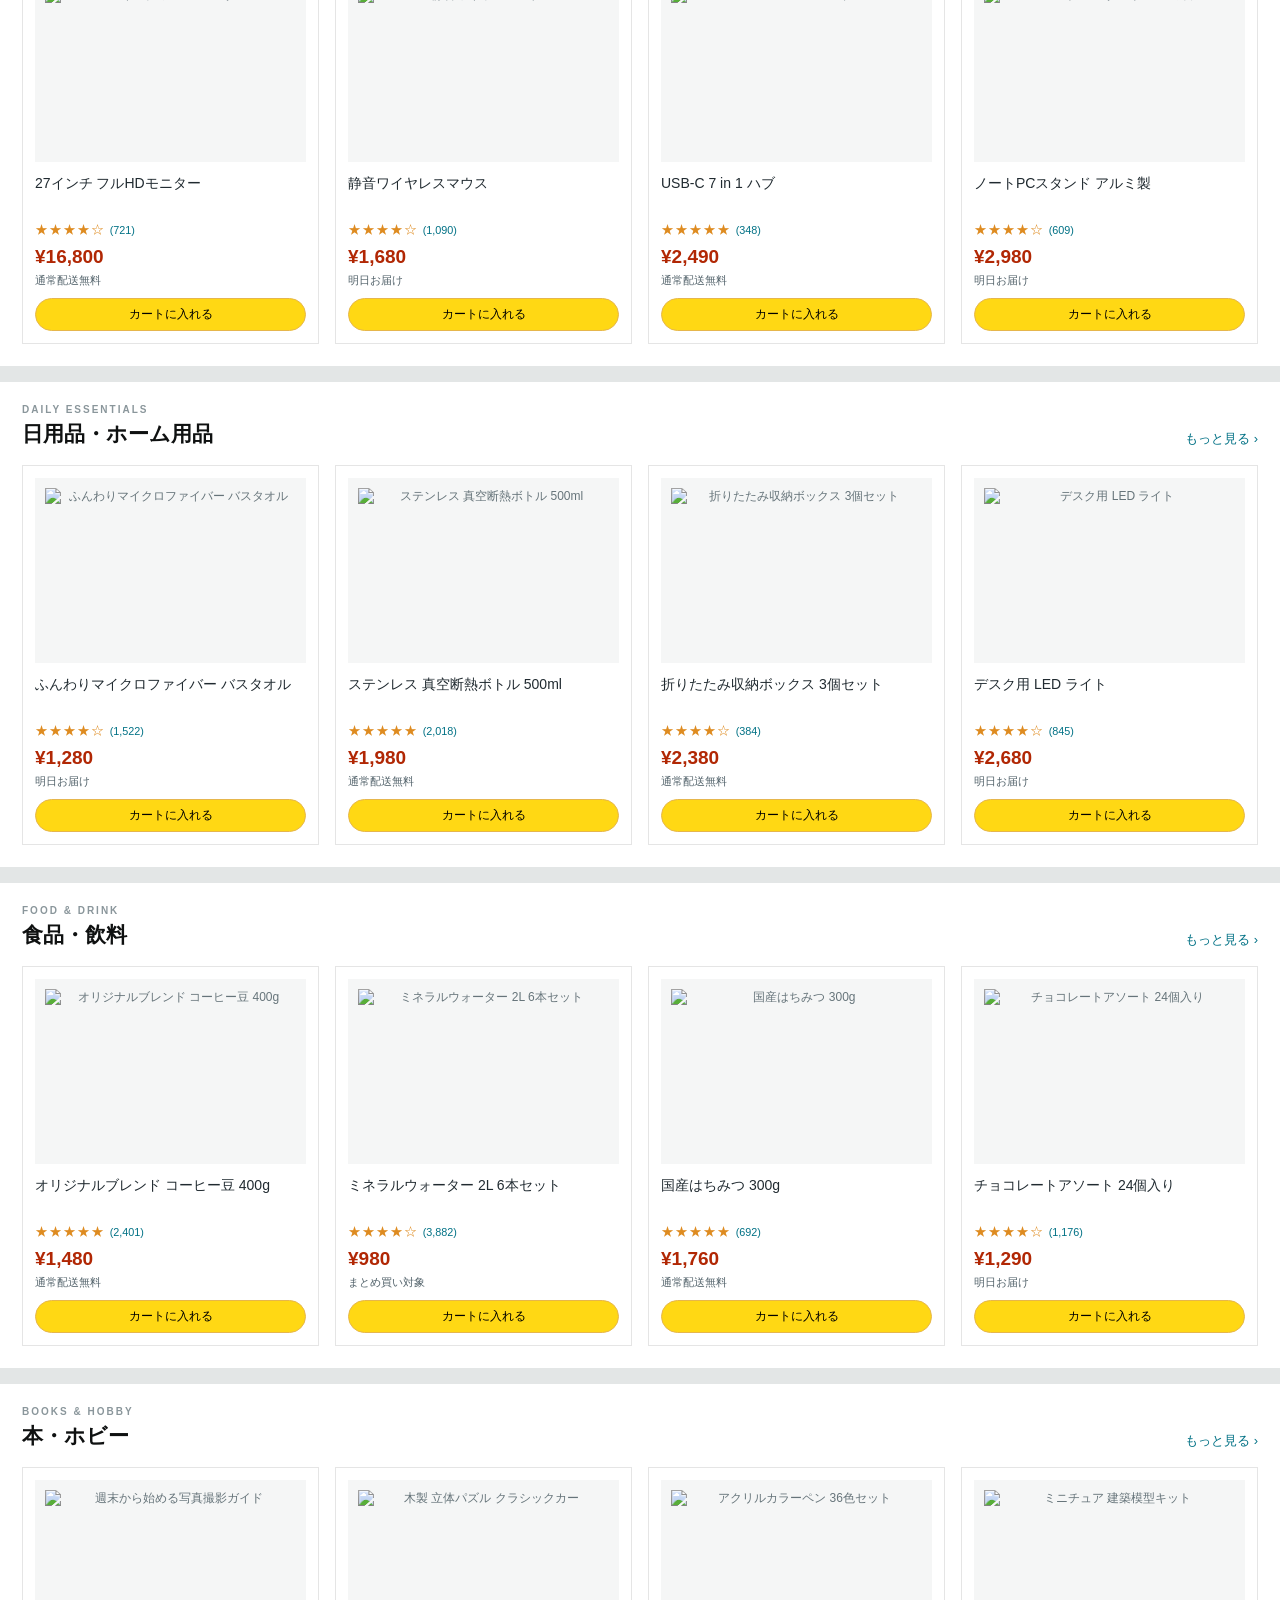
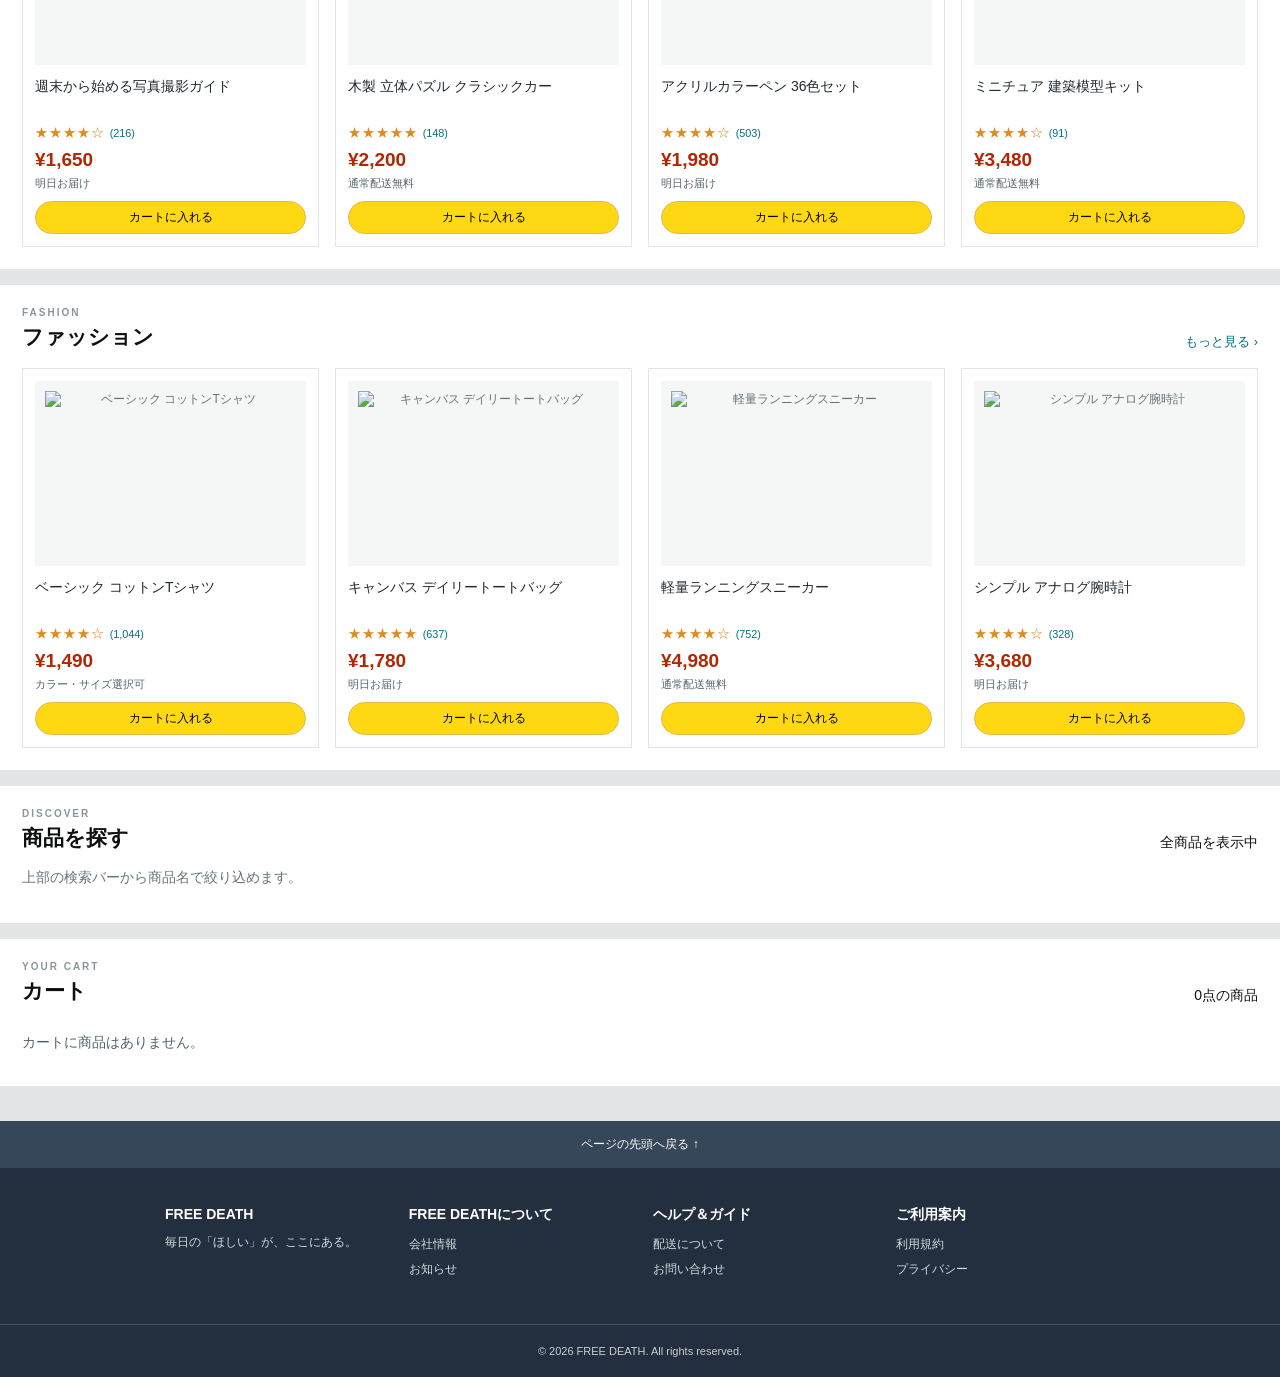
==== commit 56769752: "Fix literal escaped newline characters" ====
--- a/index.html
+++ b/index.html
@@ -7,7 +7,8 @@
   <title>FREE DEATH | オンラインストア</title>
   <link rel="stylesheet" href="style.css">
 </head>
-<body>\n  <div class="fake-browser" id="fakeBrowser" aria-label="ブラウザー画面の演出">
+<body>
+  <div class="fake-browser" id="fakeBrowser" aria-label="ブラウザー画面の演出">
   <div class="browser-tabs">
     <div class="browser-tab active"><span class="tab-favicon">FD</span><span class="tab-title">FREE DEATH：総合通販</span><span class="tab-close">×</span></div>
     <button class="new-tab" aria-label="新しいタブ">＋</button>
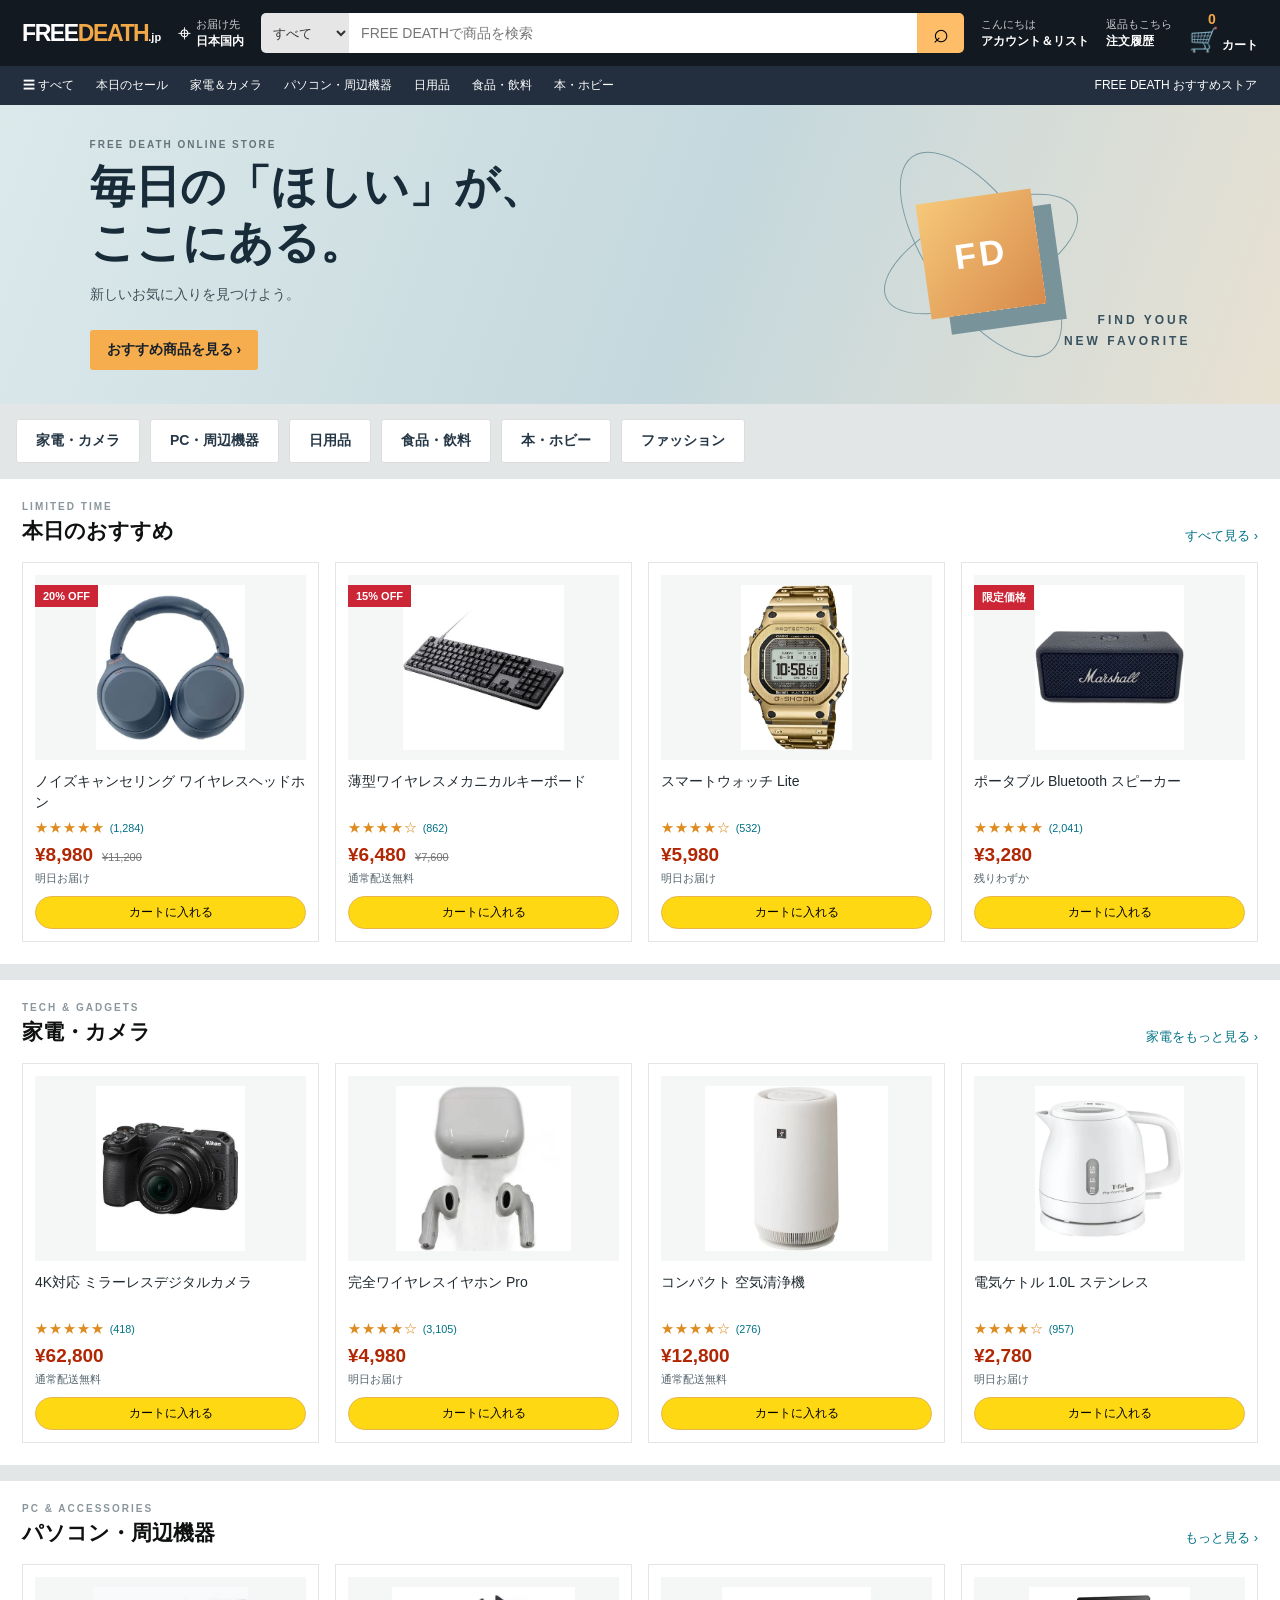
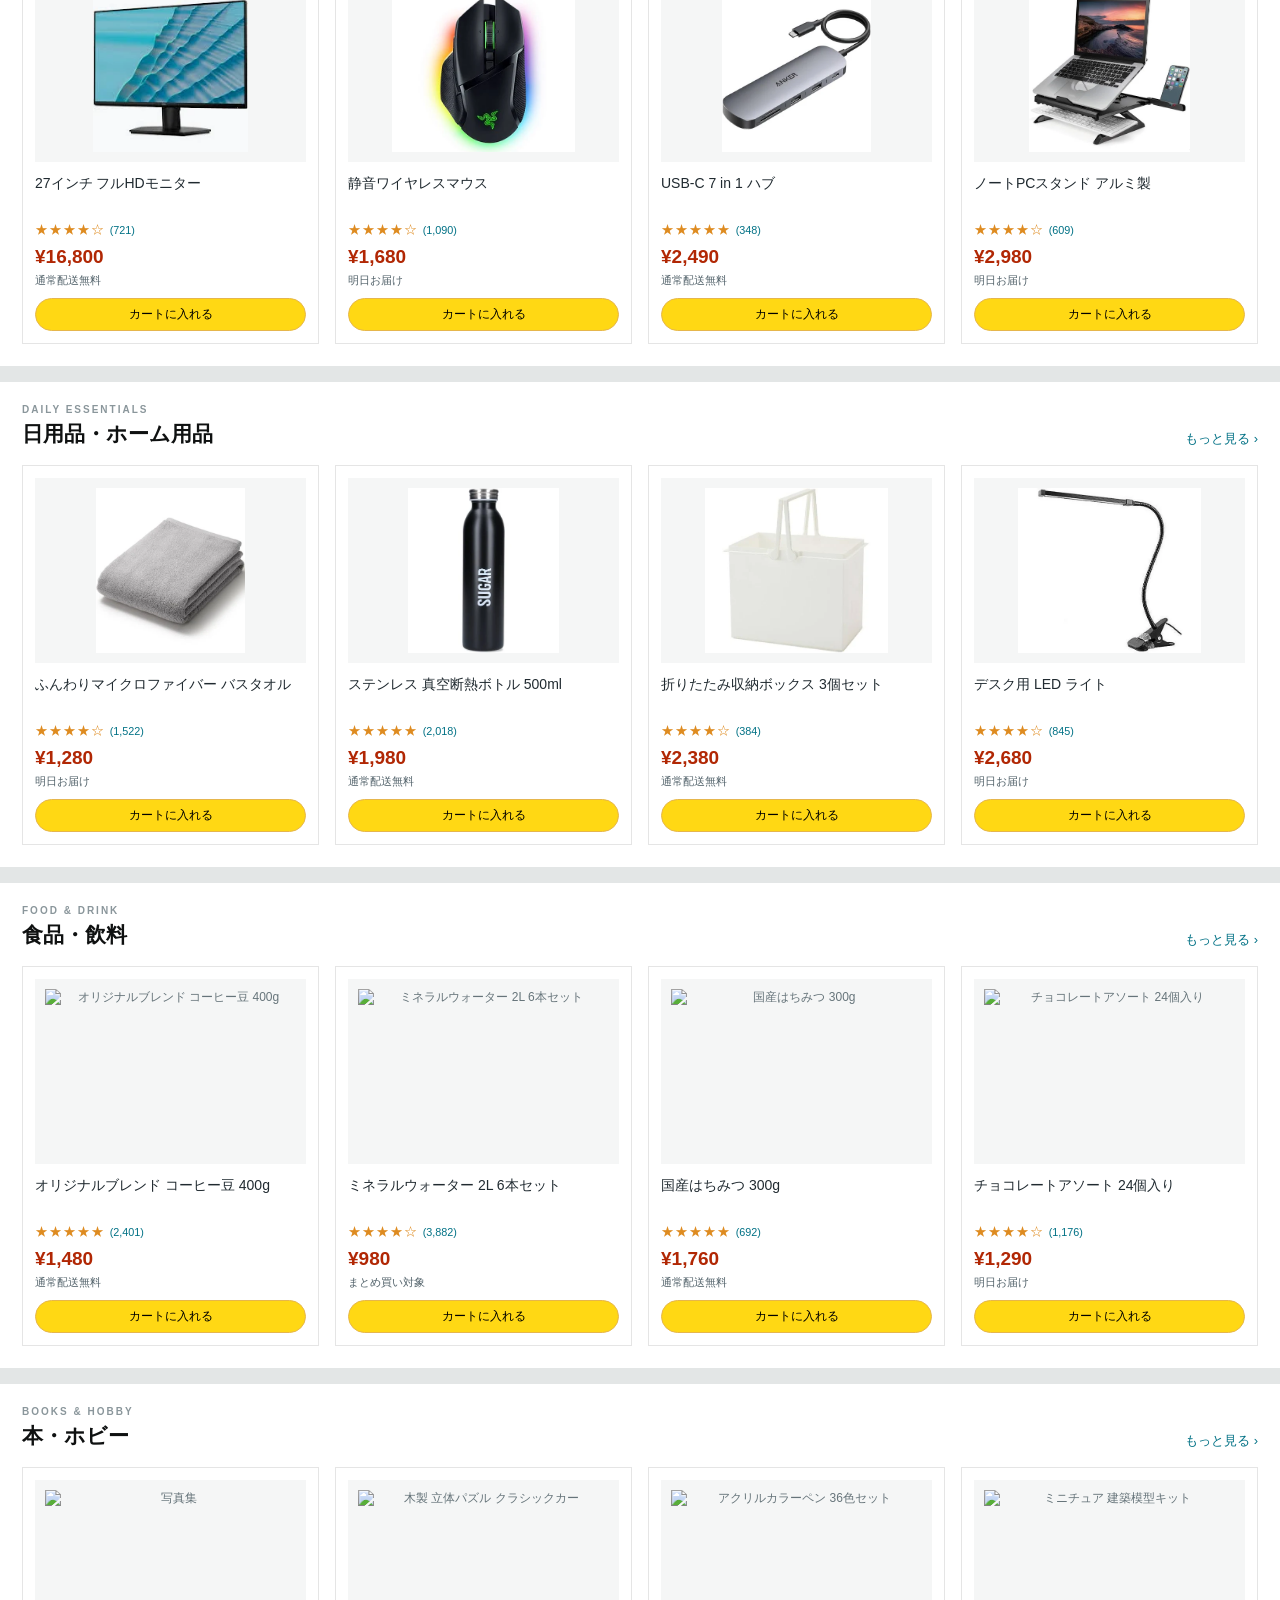
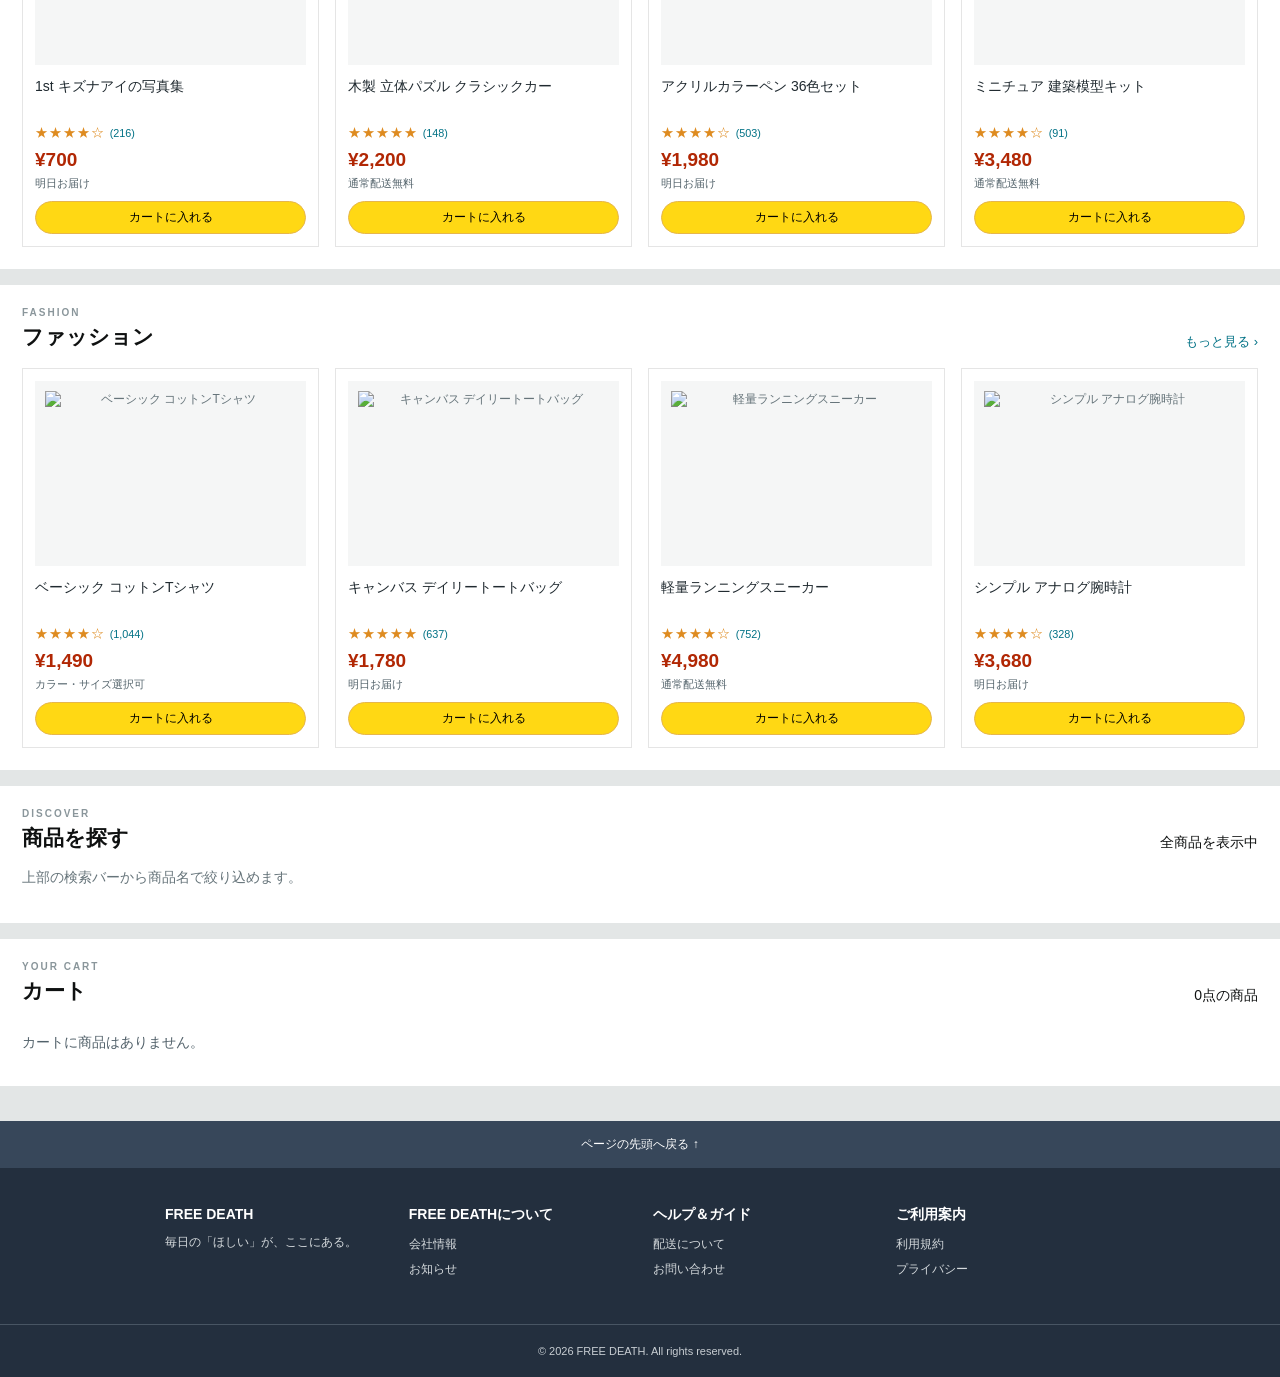
==== commit d969287d: "Update index.html" ====
--- a/index.html
+++ b/index.html
@@ -101,7 +101,7 @@
     </div></section>
 
     <section class="panel" id="books"><div class="section-heading"><div><p class="section-kicker">BOOKS & HOBBY</p><h2>本・ホビー</h2></div><a href="#all-products">もっと見る ›</a></div><div class="product-grid">
-      <article class="product-card" data-name="週末から始める写真撮影ガイド"><div class="product-image"><img src="assets/products/photography-book.jpg" alt="週末から始める写真撮影ガイド"></div><p class="product-name">週末から始める写真撮影ガイド</p><div class="rating">★★★★☆ <small>(216)</small></div><p class="price"><strong>¥1,650</strong></p><p class="delivery-note">明日お届け</p><button class="add-cart">カートに入れる</button></article>
+      <article class="product-card" data-name="週末から始める写真撮影ガイド"><div class="product-image"><img src="assets/products/photography-book.jpg" alt="写真集"></div><p class="product-name">1st キズナアイの写真集</p><div class="rating">★★★★☆ <small>(216)</small></div><p class="price"><strong>¥700</strong></p><p class="delivery-note">明日お届け</p><button class="add-cart">カートに入れる</button></article>
       <article class="product-card" data-name="木製 立体パズル クラシックカー"><div class="product-image"><img src="assets/products/wooden-puzzle-car.jpg" alt="木製 立体パズル クラシックカー"></div><p class="product-name">木製 立体パズル クラシックカー</p><div class="rating">★★★★★ <small>(148)</small></div><p class="price"><strong>¥2,200</strong></p><p class="delivery-note">通常配送無料</p><button class="add-cart">カートに入れる</button></article>
       <article class="product-card" data-name="アクリルカラーペン 36色セット"><div class="product-image"><img src="assets/products/acrylic-pens.jpg" alt="アクリルカラーペン 36色セット"></div><p class="product-name">アクリルカラーペン 36色セット</p><div class="rating">★★★★☆ <small>(503)</small></div><p class="price"><strong>¥1,980</strong></p><p class="delivery-note">明日お届け</p><button class="add-cart">カートに入れる</button></article>
       <article class="product-card" data-name="ミニチュア 建築模型キット"><div class="product-image"><img src="assets/products/miniature-house-kit.jpg" alt="ミニチュア 建築模型キット"></div><p class="product-name">ミニチュア 建築模型キット</p><div class="rating">★★★★☆ <small>(91)</small></div><p class="price"><strong>¥3,480</strong></p><p class="delivery-note">通常配送無料</p><button class="add-cart">カートに入れる</button></article>
@@ -121,4 +121,4 @@
   <footer><a class="footer-top" href="#">ページの先頭へ戻る ↑</a><div class="footer-main"><div><strong>FREE DEATH</strong><p>毎日の「ほしい」が、ここにある。</p></div><div><strong>FREE DEATHについて</strong><a href="#">会社情報</a><a href="#">お知らせ</a></div><div><strong>ヘルプ＆ガイド</strong><a href="#">配送について</a><a href="#">お問い合わせ</a></div><div><strong>ご利用案内</strong><a href="#">利用規約</a><a href="#">プライバシー</a></div></div><div class="footer-bottom">© 2026 FREE DEATH. All rights reserved.</div></footer>
   <script src="script.js"></script>
 </body>
-</html>+</html>
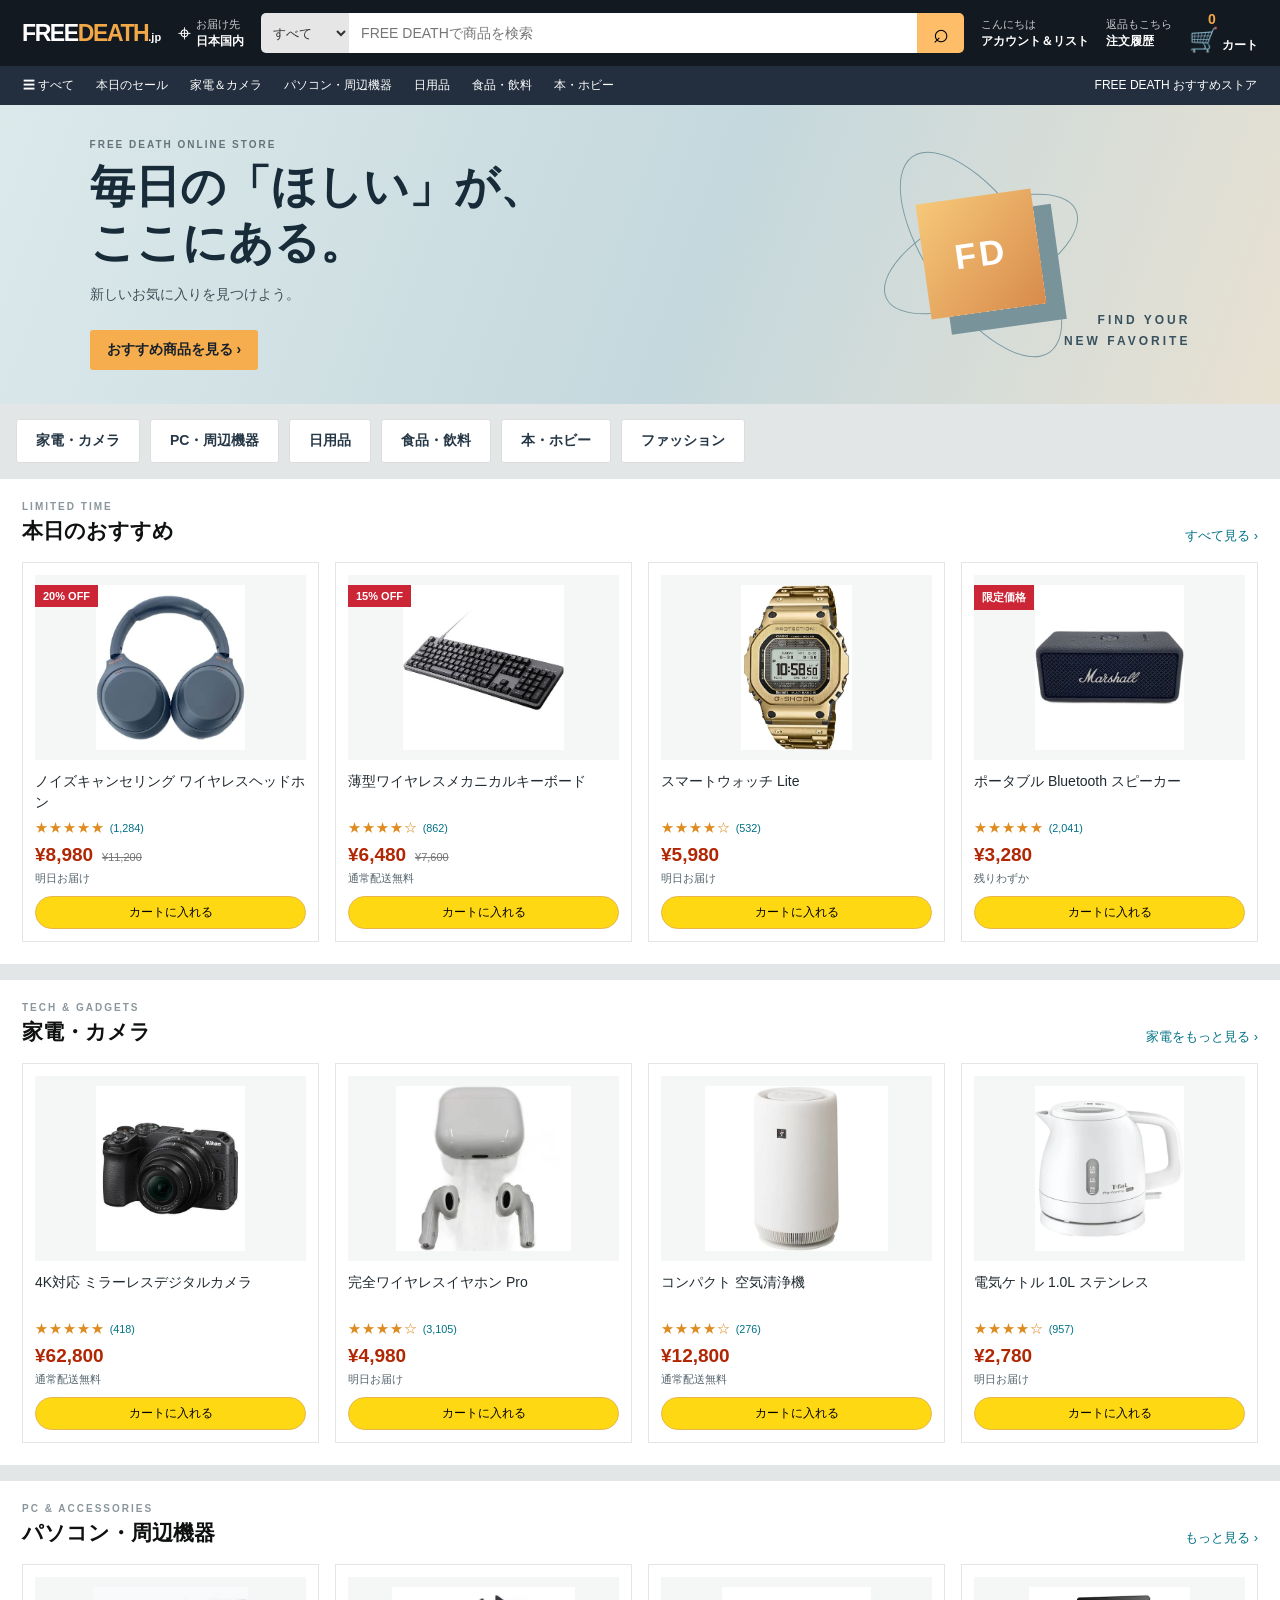
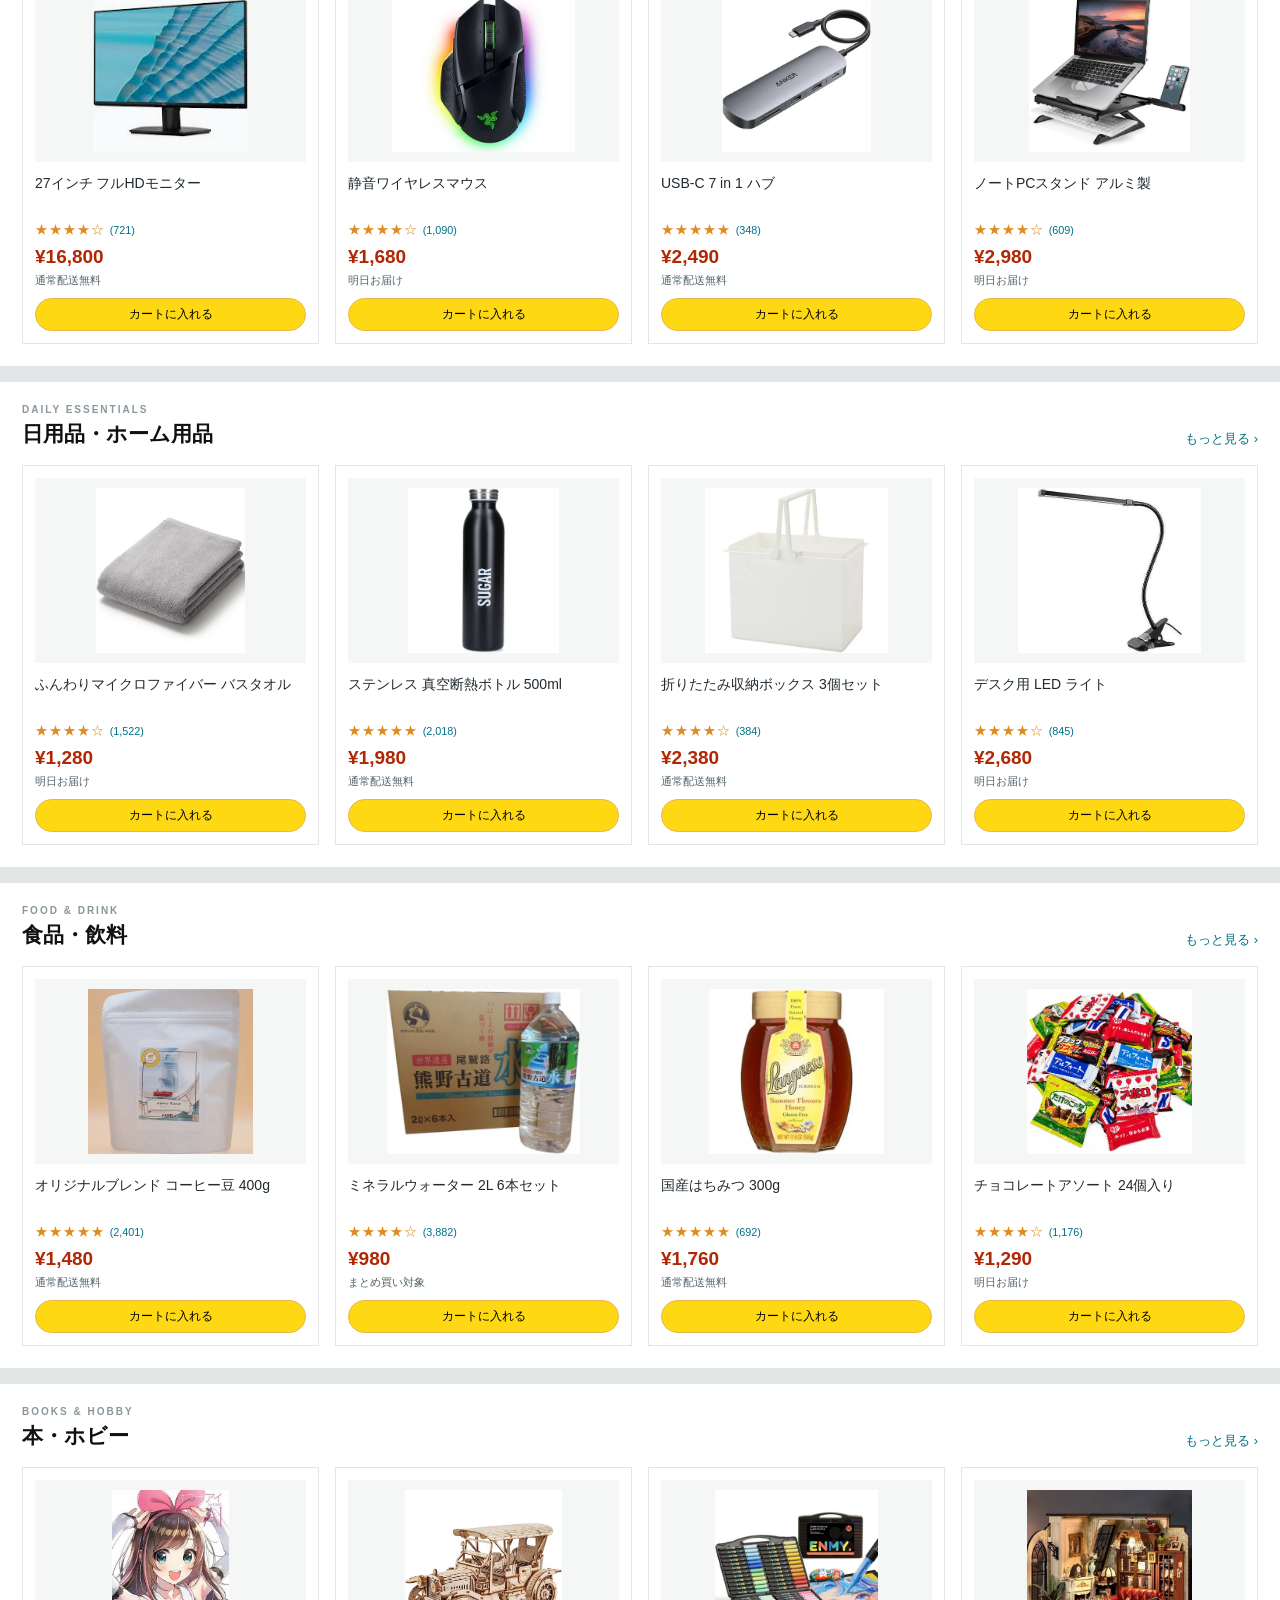
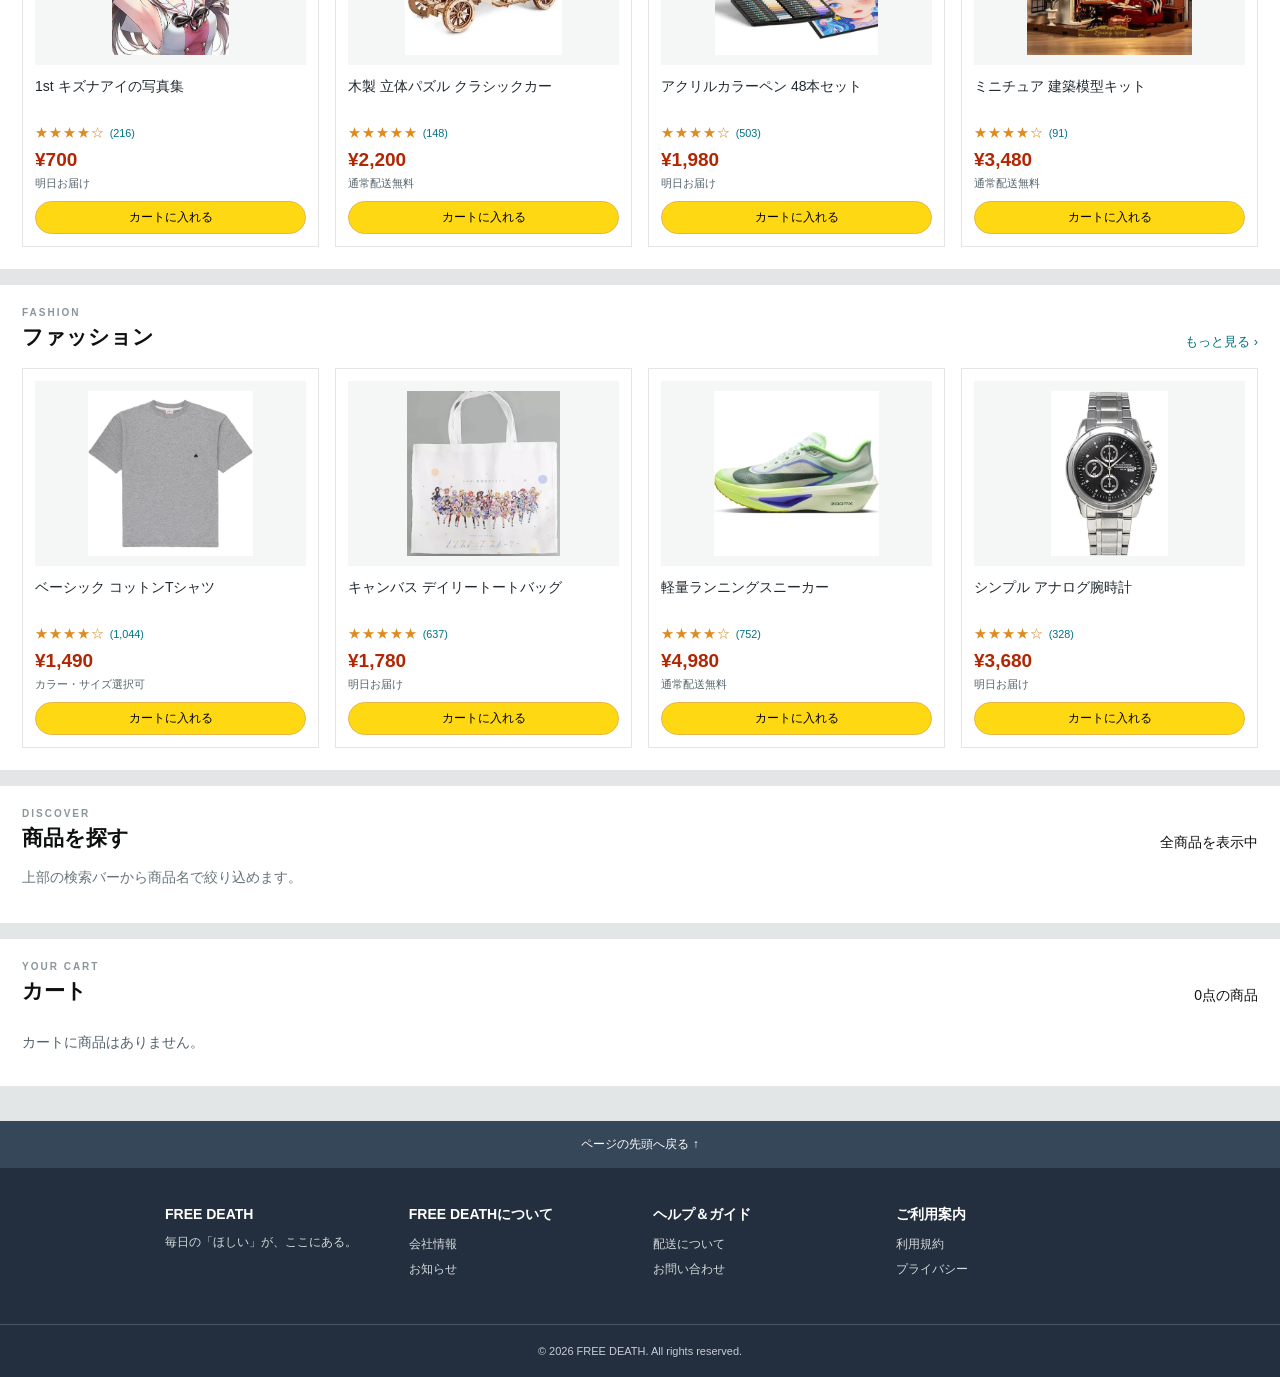
==== commit f129b84c: "Update acrylic pen product name to 48 pieces" ====
--- a/index.html
+++ b/index.html
@@ -103,7 +103,7 @@
     <section class="panel" id="books"><div class="section-heading"><div><p class="section-kicker">BOOKS & HOBBY</p><h2>本・ホビー</h2></div><a href="#all-products">もっと見る ›</a></div><div class="product-grid">
       <article class="product-card" data-name="週末から始める写真撮影ガイド"><div class="product-image"><img src="assets/products/photography-book.jpg" alt="写真集"></div><p class="product-name">1st キズナアイの写真集</p><div class="rating">★★★★☆ <small>(216)</small></div><p class="price"><strong>¥700</strong></p><p class="delivery-note">明日お届け</p><button class="add-cart">カートに入れる</button></article>
       <article class="product-card" data-name="木製 立体パズル クラシックカー"><div class="product-image"><img src="assets/products/wooden-puzzle-car.jpg" alt="木製 立体パズル クラシックカー"></div><p class="product-name">木製 立体パズル クラシックカー</p><div class="rating">★★★★★ <small>(148)</small></div><p class="price"><strong>¥2,200</strong></p><p class="delivery-note">通常配送無料</p><button class="add-cart">カートに入れる</button></article>
-      <article class="product-card" data-name="アクリルカラーペン 36色セット"><div class="product-image"><img src="assets/products/acrylic-pens.jpg" alt="アクリルカラーペン 36色セット"></div><p class="product-name">アクリルカラーペン 36色セット</p><div class="rating">★★★★☆ <small>(503)</small></div><p class="price"><strong>¥1,980</strong></p><p class="delivery-note">明日お届け</p><button class="add-cart">カートに入れる</button></article>
+      <article class="product-card" data-name="アクリルカラーペン 48本セット"><div class="product-image"><img src="assets/products/acrylic-pens.jpg" alt="アクリルカラーペン 48本セット"></div><p class="product-name">アクリルカラーペン 48本セット</p><div class="rating">★★★★☆ <small>(503)</small></div><p class="price"><strong>¥1,980</strong></p><p class="delivery-note">明日お届け</p><button class="add-cart">カートに入れる</button></article>
       <article class="product-card" data-name="ミニチュア 建築模型キット"><div class="product-image"><img src="assets/products/miniature-house-kit.jpg" alt="ミニチュア 建築模型キット"></div><p class="product-name">ミニチュア 建築模型キット</p><div class="rating">★★★★☆ <small>(91)</small></div><p class="price"><strong>¥3,480</strong></p><p class="delivery-note">通常配送無料</p><button class="add-cart">カートに入れる</button></article>
     </div></section>
 
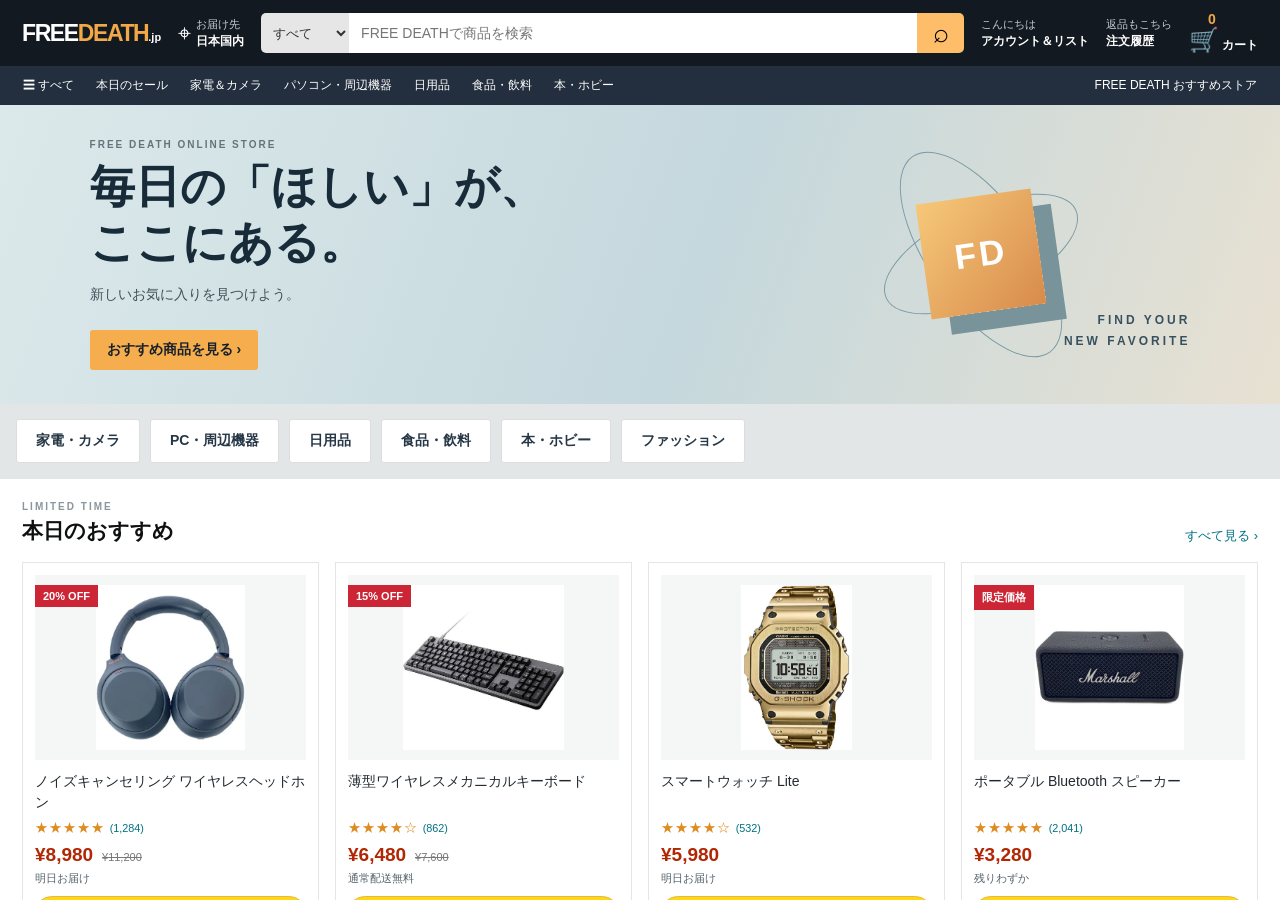
==== commit f1b4017f: "Create persistent browser shell with iframe" ====
--- a/index.html
+++ b/index.html
@@ -1,14 +1,15 @@
 <!doctype html>
 <html lang="ja">
 <head>
-  <meta charset="utf-8">
-  <meta name="viewport" content="width=device-width, initial-scale=1">
-  <meta name="theme-color" content="#131921">
-  <title>FREE DEATH | オンラインストア</title>
-  <link rel="stylesheet" href="style.css">
+<meta charset="utf-8">
+<meta name="viewport" content="width=device-width, initial-scale=1">
+<meta name="theme-color" content="#131921">
+<title>FREE DEATH | Browser</title>
+<link rel="stylesheet" href="style.css">
+<link rel="stylesheet" href="browser-shell.css">
 </head>
-<body>
-  <div class="fake-browser" id="fakeBrowser" aria-label="ブラウザー画面の演出">
+<body class="browser-shell-page">
+<div class="fake-browser" id="fakeBrowser" aria-label="ブラウザー画面の演出">
   <div class="browser-tabs">
     <div class="browser-tab active"><span class="tab-favicon">FD</span><span class="tab-title">FREE DEATH：総合通販</span><span class="tab-close">×</span></div>
     <button class="new-tab" aria-label="新しいタブ">＋</button>
@@ -26,99 +27,7 @@
     <span class="bookmark-app">▦</span><span class="bookmark-app">▦</span><span class="bookmark-app yellow">▦</span><span class="bookmark-app pink">▦</span><span class="bookmark-app violet">▦</span><span class="bookmark-separator"></span><a href="#">Github</a><a href="#">BOOTH</a><a href="#">検索</a><span class="bookmark-separator"></span><span>▦</span><a href="#">学習用サイト</a><a href="#">ストレージサイト</a><span class="bookmark-spacer"></span><a href="#">»</a><a href="#">すべてのブックマーク</a>
   </div>
 </div>
-  <header class="top-header">
-    <a class="brand" href="#" aria-label="FREE DEATH ホーム">FREE<span>DEATH</span><small>.jp</small></a>
-    <a class="delivery" href="#"><span class="pin">⌖</span><span><small>お届け先</small><strong>日本国内</strong></span></a>
-    <form class="search" id="searchForm">
-      <select aria-label="検索カテゴリー"><option>すべて</option><option>家電</option><option>パソコン</option><option>日用品</option><option>食品</option></select>
-      <input id="searchInput" type="search" placeholder="FREE DEATHで商品を検索">
-      <button aria-label="検索">⌕</button>
-    </form>
-    <a class="header-link account" href="#"><small>こんにちは</small><strong>アカウント＆リスト</strong></a>
-    <a class="header-link orders" href="#"><small>返品もこちら</small><strong>注文履歴</strong></a>
-    <a class="cart-link" href="#cart"><span class="cart-icon">🛒</span><strong>カート</strong><b id="cartCount">0</b></a>
-  </header>
-
-  <nav class="sub-nav">
-    <a href="#categories">☰ すべて</a><a href="#deals">本日のセール</a><a href="#electronics">家電＆カメラ</a><a href="#pc">パソコン・周辺機器</a><a href="#daily">日用品</a><a href="#food">食品・飲料</a><a href="#books">本・ホビー</a>
-    <span>FREE DEATH おすすめストア</span>
-  </nav>
-
-  <main>
-    <section class="hero" aria-label="キャンペーン">
-      <div class="hero-copy"><p class="eyebrow">FREE DEATH ONLINE STORE</p><h1>毎日の「ほしい」が、<br>ここにある。</h1><p>新しいお気に入りを見つけよう。</p><a href="#deals" class="hero-button">おすすめ商品を見る ›</a></div>
-      <div class="hero-art"><div class="hero-orbit orbit-one"></div><div class="hero-orbit orbit-two"></div><div class="hero-cube">FD</div><span>FIND YOUR<br>NEW FAVORITE</span></div>
-    </section>
-
-    <section class="quick-categories" id="categories">
-      <a href="#electronics">家電・カメラ</a><a href="#pc">PC・周辺機器</a><a href="#daily">日用品</a><a href="#food">食品・飲料</a><a href="#books">本・ホビー</a><a href="#fashion">ファッション</a>
-    </section>
-
-    <section class="panel deal-panel" id="deals">
-      <div class="section-heading"><div><p class="section-kicker">LIMITED TIME</p><h2>本日のおすすめ</h2></div><a href="#all-products">すべて見る ›</a></div>
-      <div class="product-grid" id="featuredGrid">
-        <article class="product-card" data-name="ノイズキャンセリング ワイヤレスヘッドホン" data-category="家電">
-          <div class="product-image"><img src="assets/products/wireless-headphones.jpg" alt="ノイズキャンセリング ワイヤレスヘッドホン"><span class="discount">20% OFF</span></div><p class="product-name">ノイズキャンセリング ワイヤレスヘッドホン</p><div class="rating">★★★★★ <small>(1,284)</small></div><p class="price"><strong>¥8,980</strong> <del>¥11,200</del></p><p class="delivery-note">明日お届け</p><button class="add-cart">カートに入れる</button>
-        </article>
-        <article class="product-card" data-name="薄型ワイヤレスメカニカルキーボード" data-category="パソコン">
-          <div class="product-image"><img src="assets/products/mechanical-keyboard.jpg" alt="薄型ワイヤレスメカニカルキーボード"><span class="discount">15% OFF</span></div><p class="product-name">薄型ワイヤレスメカニカルキーボード</p><div class="rating">★★★★☆ <small>(862)</small></div><p class="price"><strong>¥6,480</strong> <del>¥7,600</del></p><p class="delivery-note">通常配送無料</p><button class="add-cart">カートに入れる</button>
-        </article>
-        <article class="product-card" data-name="スマートウォッチ Lite" data-category="家電">
-          <div class="product-image"><img src="assets/products/smartwatch-lite.jpg" alt="スマートウォッチ Lite"></div><p class="product-name">スマートウォッチ Lite</p><div class="rating">★★★★☆ <small>(532)</small></div><p class="price"><strong>¥5,980</strong></p><p class="delivery-note">明日お届け</p><button class="add-cart">カートに入れる</button>
-        </article>
-        <article class="product-card" data-name="ポータブル Bluetooth スピーカー" data-category="家電">
-          <div class="product-image"><img src="assets/products/bluetooth-speaker.jpg" alt="ポータブル Bluetooth スピーカー"><span class="discount">限定価格</span></div><p class="product-name">ポータブル Bluetooth スピーカー</p><div class="rating">★★★★★ <small>(2,041)</small></div><p class="price"><strong>¥3,280</strong></p><p class="delivery-note">残りわずか</p><button class="add-cart">カートに入れる</button>
-        </article>
-      </div>
-    </section>
-
-    <section class="panel" id="electronics"><div class="section-heading"><div><p class="section-kicker">TECH & GADGETS</p><h2>家電・カメラ</h2></div><a href="#all-products">家電をもっと見る ›</a></div><div class="product-grid">
-      <article class="product-card" data-name="4K対応 ミラーレスデジタルカメラ"><div class="product-image"><img src="assets/products/mirrorless-camera.jpg" alt="4K対応 ミラーレスデジタルカメラ"></div><p class="product-name">4K対応 ミラーレスデジタルカメラ</p><div class="rating">★★★★★ <small>(418)</small></div><p class="price"><strong>¥62,800</strong></p><p class="delivery-note">通常配送無料</p><button class="add-cart">カートに入れる</button></article>
-      <article class="product-card" data-name="完全ワイヤレスイヤホン Pro"><div class="product-image"><img src="assets/products/wireless-earbuds.jpg" alt="完全ワイヤレスイヤホン Pro"></div><p class="product-name">完全ワイヤレスイヤホン Pro</p><div class="rating">★★★★☆ <small>(3,105)</small></div><p class="price"><strong>¥4,980</strong></p><p class="delivery-note">明日お届け</p><button class="add-cart">カートに入れる</button></article>
-      <article class="product-card" data-name="コンパクト 空気清浄機"><div class="product-image"><img src="assets/products/air-purifier.jpg" alt="コンパクト 空気清浄機"></div><p class="product-name">コンパクト 空気清浄機</p><div class="rating">★★★★☆ <small>(276)</small></div><p class="price"><strong>¥12,800</strong></p><p class="delivery-note">通常配送無料</p><button class="add-cart">カートに入れる</button></article>
-      <article class="product-card" data-name="電気ケトル 1.0L ステンレス"><div class="product-image"><img src="assets/products/electric-kettle.jpg" alt="電気ケトル 1.0L ステンレス"></div><p class="product-name">電気ケトル 1.0L ステンレス</p><div class="rating">★★★★☆ <small>(957)</small></div><p class="price"><strong>¥2,780</strong></p><p class="delivery-note">明日お届け</p><button class="add-cart">カートに入れる</button></article>
-    </div></section>
-
-    <section class="panel" id="pc"><div class="section-heading"><div><p class="section-kicker">PC & ACCESSORIES</p><h2>パソコン・周辺機器</h2></div><a href="#all-products">もっと見る ›</a></div><div class="product-grid">
-      <article class="product-card" data-name="27インチ フルHDモニター"><div class="product-image"><img src="assets/products/27inch-monitor.jpg" alt="27インチ フルHDモニター"></div><p class="product-name">27インチ フルHDモニター</p><div class="rating">★★★★☆ <small>(721)</small></div><p class="price"><strong>¥16,800</strong></p><p class="delivery-note">通常配送無料</p><button class="add-cart">カートに入れる</button></article>
-      <article class="product-card" data-name="静音ワイヤレスマウス"><div class="product-image"><img src="assets/products/wireless-mouse.jpg" alt="静音ワイヤレスマウス"></div><p class="product-name">静音ワイヤレスマウス</p><div class="rating">★★★★☆ <small>(1,090)</small></div><p class="price"><strong>¥1,680</strong></p><p class="delivery-note">明日お届け</p><button class="add-cart">カートに入れる</button></article>
-      <article class="product-card" data-name="USB-C 7 in 1 ハブ"><div class="product-image"><img src="assets/products/usb-c-hub.jpg" alt="USB-C 7 in 1 ハブ"></div><p class="product-name">USB-C 7 in 1 ハブ</p><div class="rating">★★★★★ <small>(348)</small></div><p class="price"><strong>¥2,490</strong></p><p class="delivery-note">通常配送無料</p><button class="add-cart">カートに入れる</button></article>
-      <article class="product-card" data-name="ノートPCスタンド アルミ製"><div class="product-image"><img src="assets/products/laptop-stand.jpg" alt="ノートPCスタンド アルミ製"></div><p class="product-name">ノートPCスタンド アルミ製</p><div class="rating">★★★★☆ <small>(609)</small></div><p class="price"><strong>¥2,980</strong></p><p class="delivery-note">明日お届け</p><button class="add-cart">カートに入れる</button></article>
-    </div></section>
-
-    <section class="panel" id="daily"><div class="section-heading"><div><p class="section-kicker">DAILY ESSENTIALS</p><h2>日用品・ホーム用品</h2></div><a href="#all-products">もっと見る ›</a></div><div class="product-grid">
-      <article class="product-card" data-name="ふんわりマイクロファイバー バスタオル"><div class="product-image"><img src="assets/products/bath-towel.jpg" alt="ふんわりマイクロファイバー バスタオル"></div><p class="product-name">ふんわりマイクロファイバー バスタオル</p><div class="rating">★★★★☆ <small>(1,522)</small></div><p class="price"><strong>¥1,280</strong></p><p class="delivery-note">明日お届け</p><button class="add-cart">カートに入れる</button></article>
-      <article class="product-card" data-name="ステンレス 真空断熱ボトル 500ml"><div class="product-image"><img src="assets/products/thermal-bottle.jpg" alt="ステンレス 真空断熱ボトル 500ml"></div><p class="product-name">ステンレス 真空断熱ボトル 500ml</p><div class="rating">★★★★★ <small>(2,018)</small></div><p class="price"><strong>¥1,980</strong></p><p class="delivery-note">通常配送無料</p><button class="add-cart">カートに入れる</button></article>
-      <article class="product-card" data-name="折りたたみ収納ボックス 3個セット"><div class="product-image"><img src="assets/products/storage-box.jpg" alt="折りたたみ収納ボックス 3個セット"></div><p class="product-name">折りたたみ収納ボックス 3個セット</p><div class="rating">★★★★☆ <small>(384)</small></div><p class="price"><strong>¥2,380</strong></p><p class="delivery-note">通常配送無料</p><button class="add-cart">カートに入れる</button></article>
-      <article class="product-card" data-name="デスク用 LED ライト"><div class="product-image"><img src="assets/products/desk-light.jpg" alt="デスク用 LED ライト"></div><p class="product-name">デスク用 LED ライト</p><div class="rating">★★★★☆ <small>(845)</small></div><p class="price"><strong>¥2,680</strong></p><p class="delivery-note">明日お届け</p><button class="add-cart">カートに入れる</button></article>
-    </div></section>
-
-    <section class="panel" id="food"><div class="section-heading"><div><p class="section-kicker">FOOD & DRINK</p><h2>食品・飲料</h2></div><a href="#all-products">もっと見る ›</a></div><div class="product-grid">
-      <article class="product-card" data-name="オリジナルブレンド コーヒー豆 400g"><div class="product-image"><img src="assets/products/coffee-beans.jpg" alt="オリジナルブレンド コーヒー豆 400g"></div><p class="product-name">オリジナルブレンド コーヒー豆 400g</p><div class="rating">★★★★★ <small>(2,401)</small></div><p class="price"><strong>¥1,480</strong></p><p class="delivery-note">通常配送無料</p><button class="add-cart">カートに入れる</button></article>
-      <article class="product-card" data-name="ミネラルウォーター 2L 6本セット"><div class="product-image"><img src="assets/products/mineral-water.jpg" alt="ミネラルウォーター 2L 6本セット"></div><p class="product-name">ミネラルウォーター 2L 6本セット</p><div class="rating">★★★★☆ <small>(3,882)</small></div><p class="price"><strong>¥980</strong></p><p class="delivery-note">まとめ買い対象</p><button class="add-cart">カートに入れる</button></article>
-      <article class="product-card" data-name="国産はちみつ 300g"><div class="product-image"><img src="assets/products/honey-jar.jpg" alt="国産はちみつ 300g"></div><p class="product-name">国産はちみつ 300g</p><div class="rating">★★★★★ <small>(692)</small></div><p class="price"><strong>¥1,760</strong></p><p class="delivery-note">通常配送無料</p><button class="add-cart">カートに入れる</button></article>
-      <article class="product-card" data-name="チョコレートアソート 24個入り"><div class="product-image"><img src="assets/products/chocolate-assort.jpg" alt="チョコレートアソート 24個入り"></div><p class="product-name">チョコレートアソート 24個入り</p><div class="rating">★★★★☆ <small>(1,176)</small></div><p class="price"><strong>¥1,290</strong></p><p class="delivery-note">明日お届け</p><button class="add-cart">カートに入れる</button></article>
-    </div></section>
-
-    <section class="panel" id="books"><div class="section-heading"><div><p class="section-kicker">BOOKS & HOBBY</p><h2>本・ホビー</h2></div><a href="#all-products">もっと見る ›</a></div><div class="product-grid">
-      <article class="product-card" data-name="週末から始める写真撮影ガイド"><div class="product-image"><img src="assets/products/photography-book.jpg" alt="写真集"></div><p class="product-name">1st キズナアイの写真集</p><div class="rating">★★★★☆ <small>(216)</small></div><p class="price"><strong>¥700</strong></p><p class="delivery-note">明日お届け</p><button class="add-cart">カートに入れる</button></article>
-      <article class="product-card" data-name="木製 立体パズル クラシックカー"><div class="product-image"><img src="assets/products/wooden-puzzle-car.jpg" alt="木製 立体パズル クラシックカー"></div><p class="product-name">木製 立体パズル クラシックカー</p><div class="rating">★★★★★ <small>(148)</small></div><p class="price"><strong>¥2,200</strong></p><p class="delivery-note">通常配送無料</p><button class="add-cart">カートに入れる</button></article>
-      <article class="product-card" data-name="アクリルカラーペン 48本セット"><div class="product-image"><img src="assets/products/acrylic-pens.jpg" alt="アクリルカラーペン 48本セット"></div><p class="product-name">アクリルカラーペン 48本セット</p><div class="rating">★★★★☆ <small>(503)</small></div><p class="price"><strong>¥1,980</strong></p><p class="delivery-note">明日お届け</p><button class="add-cart">カートに入れる</button></article>
-      <article class="product-card" data-name="ミニチュア 建築模型キット"><div class="product-image"><img src="assets/products/miniature-house-kit.jpg" alt="ミニチュア 建築模型キット"></div><p class="product-name">ミニチュア 建築模型キット</p><div class="rating">★★★★☆ <small>(91)</small></div><p class="price"><strong>¥3,480</strong></p><p class="delivery-note">通常配送無料</p><button class="add-cart">カートに入れる</button></article>
-    </div></section>
-
-    <section class="panel" id="fashion"><div class="section-heading"><div><p class="section-kicker">FASHION</p><h2>ファッション</h2></div><a href="#all-products">もっと見る ›</a></div><div class="product-grid">
-      <article class="product-card" data-name="ベーシック コットンTシャツ"><div class="product-image"><img src="assets/products/cotton-tshirt.jpg" alt="ベーシック コットンTシャツ"></div><p class="product-name">ベーシック コットンTシャツ</p><div class="rating">★★★★☆ <small>(1,044)</small></div><p class="price"><strong>¥1,490</strong></p><p class="delivery-note">カラー・サイズ選択可</p><button class="add-cart">カートに入れる</button></article>
-      <article class="product-card" data-name="キャンバス デイリートートバッグ"><div class="product-image"><img src="assets/products/canvas-tote.jpg" alt="キャンバス デイリートートバッグ"></div><p class="product-name">キャンバス デイリートートバッグ</p><div class="rating">★★★★★ <small>(637)</small></div><p class="price"><strong>¥1,780</strong></p><p class="delivery-note">明日お届け</p><button class="add-cart">カートに入れる</button></article>
-      <article class="product-card" data-name="軽量ランニングスニーカー"><div class="product-image"><img src="assets/products/running-sneakers.jpg" alt="軽量ランニングスニーカー"></div><p class="product-name">軽量ランニングスニーカー</p><div class="rating">★★★★☆ <small>(752)</small></div><p class="price"><strong>¥4,980</strong></p><p class="delivery-note">通常配送無料</p><button class="add-cart">カートに入れる</button></article>
-      <article class="product-card" data-name="シンプル アナログ腕時計"><div class="product-image"><img src="assets/products/analog-watch.jpg" alt="シンプル アナログ腕時計"></div><p class="product-name">シンプル アナログ腕時計</p><div class="rating">★★★★☆ <small>(328)</small></div><p class="price"><strong>¥3,680</strong></p><p class="delivery-note">明日お届け</p><button class="add-cart">カートに入れる</button></article>
-    </div></section>
-
-    <section class="panel search-results" id="all-products"><div class="section-heading"><div><p class="section-kicker">DISCOVER</p><h2>商品を探す</h2></div><span id="resultCount">全商品を表示中</span></div><p class="search-hint">上部の検索バーから商品名で絞り込めます。</p></section>
-    <section class="panel cart-panel" id="cart"><div class="section-heading"><div><p class="section-kicker">YOUR CART</p><h2>カート</h2></div><span id="cartSummary">0点の商品</span></div><div id="cartItems" class="cart-items">カートに商品はありません。</div></section>
-  </main>
-
-  <footer><a class="footer-top" href="#">ページの先頭へ戻る ↑</a><div class="footer-main"><div><strong>FREE DEATH</strong><p>毎日の「ほしい」が、ここにある。</p></div><div><strong>FREE DEATHについて</strong><a href="#">会社情報</a><a href="#">お知らせ</a></div><div><strong>ヘルプ＆ガイド</strong><a href="#">配送について</a><a href="#">お問い合わせ</a></div><div><strong>ご利用案内</strong><a href="#">利用規約</a><a href="#">プライバシー</a></div></div><div class="footer-bottom">© 2026 FREE DEATH. All rights reserved.</div></footer>
-  <script src="script.js"></script>
+<iframe id="pageFrame" class="page-frame" src="store.html" title="FREE DEATH コンテンツ"></iframe>
+<script src="browser-shell.js"></script>
 </body>
-</html>
+</html>
--- a/style.css
+++ b/style.css
@@ -1,7 +1,7 @@
 :root{--navy:#131921;--navy2:#232f3e;--orange:#febd69;--link:#007185;--bg:#e3e6e6;--text:#0f1111}*{box-sizing:border-box}html{scroll-behavior:smooth}body{margin:0;background:var(--bg);color:var(--text);font-family:Arial,"Noto Sans JP",sans-serif;font-size:14px}.top-header{min-height:66px;background:var(--navy);color:#fff;display:flex;align-items:center;gap:17px;padding:9px 22px}.brand{color:#fff;text-decoration:none;font-weight:800;font-size:23px;letter-spacing:-1.4px;white-space:nowrap}.brand span{color:#f3a847}.brand small{font-size:11px;letter-spacing:0}.delivery,.header-link,.cart-link{color:#fff;text-decoration:none;white-space:nowrap}.delivery{display:flex;align-items:center;gap:5px}.delivery small,.header-link small{display:block;color:#c6cbd0;font-size:11px}.delivery strong,.header-link strong,.cart-link strong{font-size:12px}.pin{font-size:23px}.search{height:40px;display:flex;flex:1;min-width:140px;border-radius:5px;overflow:hidden}.search select{border:0;background:#e6e6e6;padding:0 8px;color:#333}.search input{min-width:0;flex:1;border:0;padding:0 12px;font-size:14px;outline:none}.search button{width:47px;border:0;background:var(--orange);font-size:27px;line-height:1;cursor:pointer}.header-link{display:block}.cart-link{position:relative;display:flex;align-items:end;gap:3px;padding-top:13px}.cart-icon{font-size:24px}.cart-link b{position:absolute;top:-2px;left:19px;color:#f3a847}.sub-nav{height:39px;background:var(--navy2);display:flex;align-items:center;gap:22px;padding:0 23px;color:#fff;white-space:nowrap;overflow:auto}.sub-nav a{color:#fff;text-decoration:none;font-size:12px}.sub-nav span{margin-left:auto;font-size:12px}.hero{margin:0 auto;max-width:1500px;min-height:270px;background:linear-gradient(110deg,#dce9eb,#c5d8dd 55%,#e8e1d2);display:flex;align-items:center;justify-content:space-between;padding:34px 7%;overflow:hidden;position:relative}.hero-copy{position:relative;z-index:1}.eyebrow,.section-kicker{font-size:10px;letter-spacing:2px;color:#64747b;font-weight:700;margin:0 0 9px}.hero h1{font-size:clamp(27px,4vw,45px);line-height:1.25;margin:0 0 10px;color:#172b38}.hero-copy>p:not(.eyebrow){color:#41515a}.hero-button{display:inline-block;margin-top:12px;padding:11px 17px;background:#f5ad4e;color:#17202a;text-decoration:none;border-radius:3px;font-weight:700}.hero-art{width:38%;height:210px;position:relative;display:flex;align-items:center;justify-content:center;color:#38515e;font-weight:800;letter-spacing:3px;font-size:12px}.hero-cube{width:116px;height:116px;background:linear-gradient(135deg,#f6c879,#d88b4c);box-shadow:18px 18px 0 #78939a;display:grid;place-items:center;color:#fff;font-size:35px;transform:rotate(-8deg);z-index:1}.hero-art>span{position:absolute;right:0;bottom:8px;text-align:right;line-height:1.7}.hero-orbit{position:absolute;border:1px solid #7b9aa4;border-radius:50%;width:210px;height:90px;transform:rotate(-25deg)}.orbit-two{transform:rotate(55deg);width:240px;height:105px}.quick-categories{max-width:1460px;margin:15px auto;display:flex;gap:10px;overflow:auto;padding:0 16px}.quick-categories a{background:#fff;border:1px solid #ddd;color:#263746;text-decoration:none;padding:12px 19px;border-radius:3px;white-space:nowrap;font-weight:700}.panel{max-width:1460px;margin:16px auto;padding:22px;background:#fff}.section-heading{display:flex;align-items:end;justify-content:space-between;gap:15px;margin-bottom:17px}.section-heading h2{font-size:21px;margin:0;font-weight:700}.section-heading a{color:var(--link);text-decoration:none;font-size:13px}.section-kicker{margin-bottom:5px;color:#8a969b}.product-grid{display:grid;grid-template-columns:repeat(4,minmax(0,1fr));gap:16px}.product-card{min-width:0;border:1px solid #e5e5e5;padding:12px;display:flex;flex-direction:column;transition:box-shadow .18s,transform .18s}.product-card:hover{box-shadow:0 4px 16px #00000016;transform:translateY(-2px)}.product-image{height:185px;background:#f5f6f6;position:relative;display:flex;align-items:center;justify-content:center;margin-bottom:11px;overflow:hidden}.product-image img{width:100%;height:100%;object-fit:contain;padding:10px;color:#66747a;font-size:12px;text-align:center}.discount{position:absolute;left:0;top:10px;background:#cc2636;color:#fff;padding:5px 8px;font-size:11px;font-weight:700}.product-name{font-size:14px;line-height:1.55;min-height:43px;margin:0 0 5px;color:#202a30}.rating{color:#de8b20;letter-spacing:1px;font-size:13px}.rating small{color:var(--link);letter-spacing:0}.price{margin:7px 0 3px;color:#b12704}.price strong{font-size:19px}.price del{font-size:11px;color:#777;margin-left:5px}.delivery-note{font-size:11px;color:#53636b;margin:2px 0 10px}.add-cart{margin-top:auto;border:1px solid #e6b64c;background:#ffd814;border-radius:18px;padding:7px 10px;cursor:pointer;font-size:12px}.add-cart:hover{background:#f7ca00}.search-hint{color:#66747a}.cart-items{padding:12px 0;color:#52616a}.cart-row{display:flex;justify-content:space-between;gap:15px;border-top:1px solid #eee;padding:10px 0}.cart-row button{border:0;background:none;color:var(--link);cursor:pointer}footer{background:#232f3e;color:#fff;margin-top:25px}.footer-top{display:block;text-align:center;padding:15px;background:#37475a;color:#fff;text-decoration:none;font-size:12px}.footer-main{max-width:1000px;margin:auto;padding:38px 25px;display:grid;grid-template-columns:repeat(4,1fr);gap:25px}.footer-main strong{display:block;margin-bottom:12px}.footer-main p,.footer-main a{display:block;color:#d5dadd;font-size:12px;margin:8px 0;text-decoration:none}.footer-bottom{text-align:center;border-top:1px solid #485563;padding:20px;font-size:11px;color:#c7cdd2}.search-results{min-height:100px}.cart-panel{margin-bottom:35px}@media(max-width:900px){.top-header{gap:10px;padding:9px 12px;flex-wrap:wrap}.search{order:5;flex-basis:100%}.delivery{display:none}.sub-nav{gap:15px}.product-grid{grid-template-columns:repeat(2,minmax(0,1fr))}.hero{min-height:230px;padding:25px 5%}.hero-art{width:34%}.panel{margin:12px 8px;padding:16px}}@media(max-width:520px){.account{display:none}.orders{display:none}.brand{font-size:20px}.hero-art{opacity:.45;position:absolute;right:0;width:55%}.hero-copy{z-index:2}.hero h1{font-size:29px}.product-grid{gap:9px}.product-card{padding:8px}.product-image{height:130px}.product-name{font-size:12px}.price strong{font-size:16px}.footer-main{grid-template-columns:repeat(2,1fr)}.quick-categories{padding:0 8px}.section-heading h2{font-size:18px}}
 
 /* Browser chrome overlay for MV recording. It appears only in fullscreen mode. */
-.fake-browser{display:none;position:relative;z-index:10000;width:100%;height:118px;background:#f0edff;color:#202124;font-family:Arial,"Noto Sans JP",sans-serif;font-size:13px;user-select:none}
+.fake-browser{display:none;position:sticky;top:0;z-index:10000;width:100%;height:118px;background:#f0edff;color:#202124;font-family:Arial,"Noto Sans JP",sans-serif;font-size:13px;user-select:none}
 :fullscreen .fake-browser{display:block}
 .fake-browser button{font:inherit;color:#45464b;border:0;background:transparent;cursor:pointer}
 .browser-tabs{height:38px;background:#e8e3ff;display:flex;align-items:flex-end;padding:0 8px 0 7px;gap:7px;position:relative}
--- a/browser-shell.css
+++ b/browser-shell.css
@@ -0,0 +1,6 @@
+html,body{width:100%;height:100%;margin:0;overflow:hidden}
+.browser-shell-page{display:flex;flex-direction:column;background:#fff}
+.browser-shell-page .fake-browser{flex:0 0 auto;position:relative;z-index:20}
+.page-frame{display:block;width:100%;height:calc(100% - 106px);flex:1 1 auto;min-height:0;border:0;background:#fff}
+@media(max-width:700px){.page-frame{height:calc(100% - 108px)}}
+:fullscreen .browser-shell-page{width:100%;height:100%}
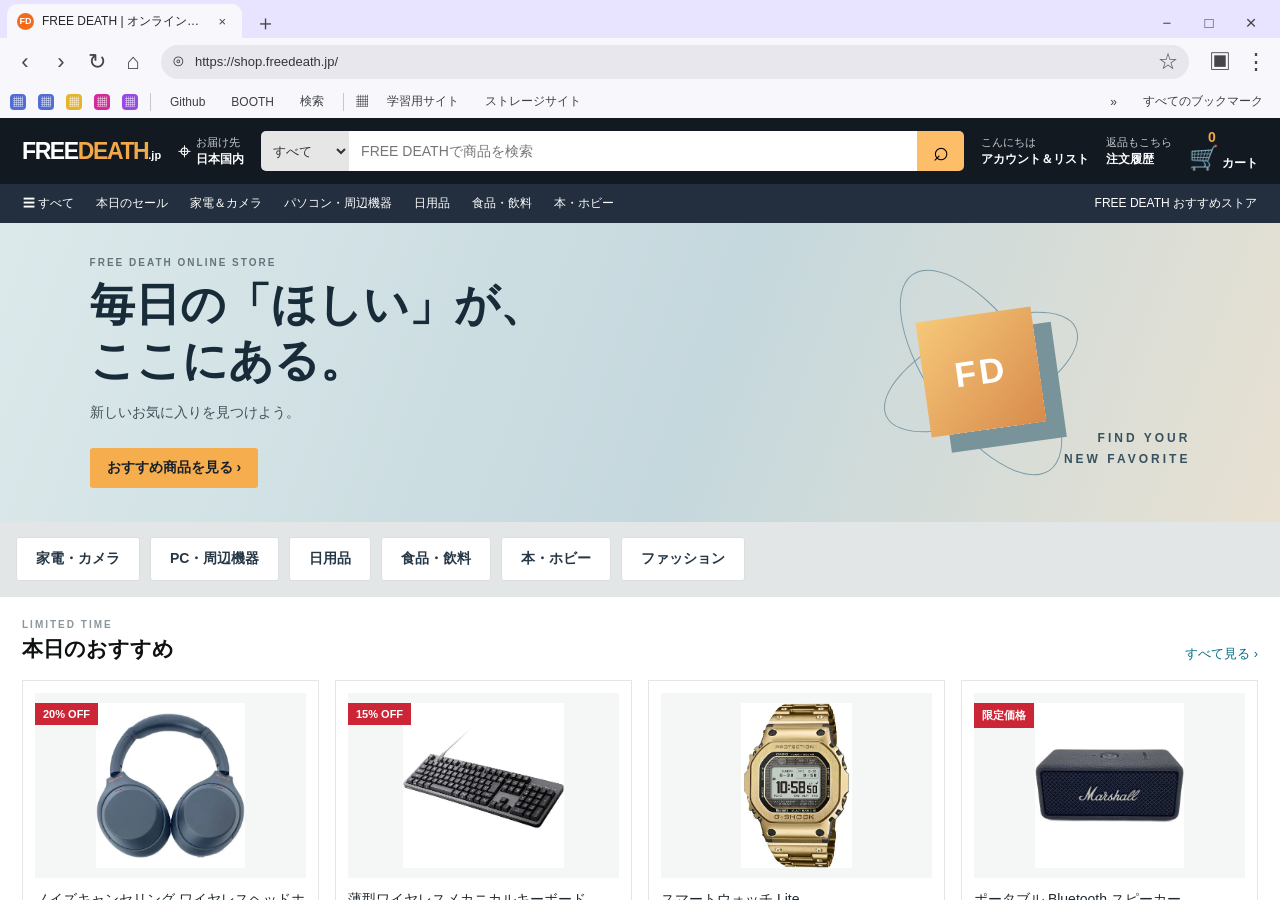
==== commit f7870896: "Add clickable tab controls" ====
--- a/index.html
+++ b/index.html
@@ -11,8 +11,8 @@
 <body class="browser-shell-page">
 <div class="fake-browser" id="fakeBrowser" aria-label="ブラウザー画面の演出">
   <div class="browser-tabs">
-    <div class="browser-tab active"><span class="tab-favicon">FD</span><span class="tab-title">FREE DEATH：総合通販</span><span class="tab-close">×</span></div>
-    <button class="new-tab" aria-label="新しいタブ">＋</button>
+    <div class="browser-tab active" data-tab-id="1"><span class="tab-favicon">FD</span><span class="tab-title">FREE DEATH：総合通販</span><button class="tab-close" type="button" aria-label="タブを閉じる">×</button></div>
+    <button class="new-tab" id="newTabButton" type="button" aria-label="新しいタブ">＋</button>
     <div class="browser-window-controls"><span>−</span><span>□</span><span>×</span></div>
   </div>
   <div class="browser-toolbar">
--- a/browser-shell.css
+++ b/browser-shell.css
@@ -1,6 +1,5 @@
 html,body{width:100%;height:100%;margin:0;overflow:hidden}
 .browser-shell-page{display:flex;flex-direction:column;background:#fff}
-.browser-shell-page .fake-browser{flex:0 0 auto;position:relative;z-index:20}
-.page-frame{display:block;width:100%;height:calc(100% - 106px);flex:1 1 auto;min-height:0;border:0;background:#fff}
-@media(max-width:700px){.page-frame{height:calc(100% - 108px)}}
-:fullscreen .browser-shell-page{width:100%;height:100%}
+.browser-shell-page .fake-browser{display:block!important;position:relative;top:auto;z-index:20;flex:0 0 118px}
+.page-frame{display:block;width:100%;height:auto;flex:1 1 auto;min-height:0;border:0;background:#fff}
+@media(max-width:700px){.browser-shell-page .fake-browser{flex-basis:108px}}
